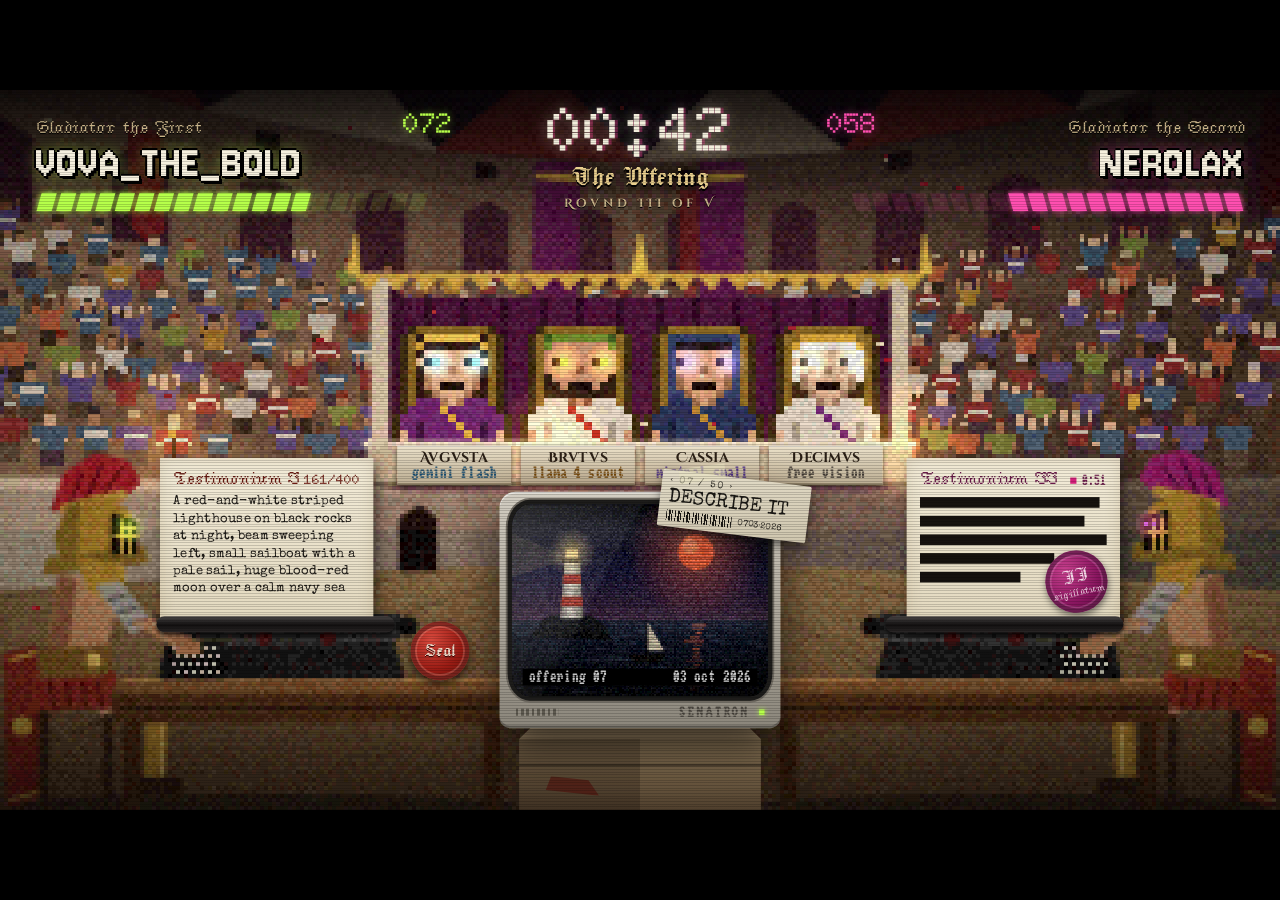
==== prompt-colosseum/design/battle.html @ 53e7cd87 "Add Prompt Colosseum design, specs and round templates - Design prototypes (lobby, battle, verdict) " ====
<!doctype html>
<html lang="en">
<head>
<meta charset="utf-8">
<meta name="viewport" content="width=device-width, initial-scale=1">
<title>The Offering</title>
<link href="https://fonts.googleapis.com/css2?family=Cinzel+Decorative:wght@700&amp;family=Doto:wght@700;900&amp;family=Jacquard+24&amp;family=Jacquarda+Bastarda+9&amp;family=Jersey+10&amp;family=Special+Elite&amp;family=Workbench&amp;display=swap" rel="stylesheet">
<style>
body{margin:0;background:#070506}
a{color:#F6D9C8}a:hover{color:#FFFFFF}
textarea::selection{background:#5A1A12;color:#F1EAD6}
@keyframes roll{0%{transform:translateY(-80px)}100%{transform:translateY(240px)}}
@keyframes blink{0%,55%{opacity:1}56%,100%{opacity:0.12}}
@keyframes hum{0%,100%{opacity:1}47%{opacity:0.86}50%{opacity:1}83%{opacity:0.93}}
.roll{animation:roll 5.5s linear infinite}
.blink{animation:blink 1.1s steps(1) infinite}
.hum{animation:hum 3.7s steps(4) infinite}
</style>
<style>
html,body{height:100%;overflow:hidden;background:#000}
#frame{position:absolute;left:50%;top:50%;width:1440px;height:810px;transform-origin:center center}
</style>
</head>
<body>
<div id="frame">
<div style="width: 1440px; height: 810px; position: relative; overflow: hidden; background: #070506; color: #EFE6D2; font-family: 'Jacquarda Bastarda 9', serif">

<canvas width="320" height="180" id="stage" aria-hidden="true" style="position: absolute; left: 0; top: 0; width: 1440px; height: 810px; image-rendering: pixelated; background: linear-gradient(180deg, #1a0f18 0%, #4a2a26 40%, #8a6a44 70%, #4a3424 100%)"></canvas>
<div aria-hidden="true" style="position: absolute; left: 0; top: 0; width: 100%; height: 170px; background: linear-gradient(180deg, rgba(6,3,4,0.82) 0%, rgba(6,3,4,0) 100%)"></div>
<div aria-hidden="true" style="position: absolute; left: 0; top: 650px; width: 100%; height: 160px; background: linear-gradient(180deg, rgba(6,3,4,0) 0%, rgba(6,3,4,0.45) 100%)"></div>

<div style="position: absolute; left: 40px; top: 18px; width: 470px; display: flex; flex-direction: column; gap: 4px">
<div style="display: flex; justify-content: space-between; align-items: baseline">
<span style="font-size: 20px; color: #C9B48A; text-shadow: 0 2px 0 #000">Gladiator the First</span>
<span style="font-family: 'Doto', monospace; font-weight: 900; font-size: 32px; color: #B6FF4A; text-shadow: 0 0 10px rgba(182,255,74,0.6)">072</span>
</div>
<div style="font-family: 'Jersey 10', sans-serif; font-size: 54px; line-height: 0.85; letter-spacing: 1px; color: #F6F0DE; text-shadow: 3px 3px 0 #000, -2px 0 0 #000, 2px 0 0 #000, 0 -2px 0 #000, 0 2px 0 #000, 0 0 18px rgba(182,255,74,0.55)">VOVA_THE_BOLD</div>
<div style="display: flex; gap: 5px; padding-left: 4px; margin-top: 6px">
<div style="width: 17px; height: 20px; transform: skewX(-16deg); background: #B6FF4A; box-shadow: 0 0 7px #B6FF4A"></div>
<div style="width: 17px; height: 20px; transform: skewX(-16deg); background: #B6FF4A; box-shadow: 0 0 7px #B6FF4A"></div>
<div style="width: 17px; height: 20px; transform: skewX(-16deg); background: #B6FF4A; box-shadow: 0 0 7px #B6FF4A"></div>
<div style="width: 17px; height: 20px; transform: skewX(-16deg); background: #B6FF4A; box-shadow: 0 0 7px #B6FF4A"></div>
<div style="width: 17px; height: 20px; transform: skewX(-16deg); background: #B6FF4A; box-shadow: 0 0 7px #B6FF4A"></div>
<div style="width: 17px; height: 20px; transform: skewX(-16deg); background: #B6FF4A; box-shadow: 0 0 7px #B6FF4A"></div>
<div style="width: 17px; height: 20px; transform: skewX(-16deg); background: #B6FF4A; box-shadow: 0 0 7px #B6FF4A"></div>
<div style="width: 17px; height: 20px; transform: skewX(-16deg); background: #B6FF4A; box-shadow: 0 0 7px #B6FF4A"></div>
<div style="width: 17px; height: 20px; transform: skewX(-16deg); background: #B6FF4A; box-shadow: 0 0 7px #B6FF4A"></div>
<div style="width: 17px; height: 20px; transform: skewX(-16deg); background: #B6FF4A; box-shadow: 0 0 7px #B6FF4A"></div>
<div style="width: 17px; height: 20px; transform: skewX(-16deg); background: #B6FF4A; box-shadow: 0 0 7px #B6FF4A"></div>
<div style="width: 17px; height: 20px; transform: skewX(-16deg); background: #B6FF4A; box-shadow: 0 0 7px #B6FF4A"></div>
<div style="width: 17px; height: 20px; transform: skewX(-16deg); background: #B6FF4A; box-shadow: 0 0 7px #B6FF4A"></div>
<div style="width: 17px; height: 20px; transform: skewX(-16deg); background: #B6FF4A; box-shadow: 0 0 7px #B6FF4A"></div>
<div style="width: 17px; height: 20px; transform: skewX(-16deg); background: rgba(182,255,74,0.13); box-shadow: none"></div>
<div style="width: 17px; height: 20px; transform: skewX(-16deg); background: rgba(182,255,74,0.13); box-shadow: none"></div>
<div style="width: 17px; height: 20px; transform: skewX(-16deg); background: rgba(182,255,74,0.13); box-shadow: none"></div>
<div style="width: 17px; height: 20px; transform: skewX(-16deg); background: rgba(182,255,74,0.13); box-shadow: none"></div>
<div style="width: 17px; height: 20px; transform: skewX(-16deg); background: rgba(182,255,74,0.13); box-shadow: none"></div>
<div style="width: 17px; height: 20px; transform: skewX(-16deg); background: rgba(182,255,74,0.13); box-shadow: none"></div>
</div>
</div>

<div style="position: absolute; right: 40px; top: 18px; width: 470px; display: flex; flex-direction: column; align-items: flex-end; gap: 4px">
<div style="width: 100%; display: flex; justify-content: space-between; align-items: baseline">
<span style="font-family: 'Doto', monospace; font-weight: 900; font-size: 32px; color: #FF4FB0; text-shadow: 0 0 10px rgba(255,79,176,0.6)">058</span>
<span style="font-size: 20px; color: #C9B48A; text-shadow: 0 2px 0 #000">Gladiator the Second</span>
</div>
<div style="font-family: 'Jersey 10', sans-serif; font-size: 54px; line-height: 0.85; letter-spacing: 1px; color: #F6F0DE; text-shadow: 3px 3px 0 #000, -2px 0 0 #000, 2px 0 0 #000, 0 -2px 0 #000, 0 2px 0 #000, 0 0 18px rgba(255,79,176,0.55)">NEROLAX</div>
<div style="display: flex; gap: 5px; padding-right: 4px; margin-top: 6px">
<div style="width: 17px; height: 20px; transform: skewX(16deg); background: rgba(255,79,176,0.13); box-shadow: none"></div>
<div style="width: 17px; height: 20px; transform: skewX(16deg); background: rgba(255,79,176,0.13); box-shadow: none"></div>
<div style="width: 17px; height: 20px; transform: skewX(16deg); background: rgba(255,79,176,0.13); box-shadow: none"></div>
<div style="width: 17px; height: 20px; transform: skewX(16deg); background: rgba(255,79,176,0.13); box-shadow: none"></div>
<div style="width: 17px; height: 20px; transform: skewX(16deg); background: rgba(255,79,176,0.13); box-shadow: none"></div>
<div style="width: 17px; height: 20px; transform: skewX(16deg); background: rgba(255,79,176,0.13); box-shadow: none"></div>
<div style="width: 17px; height: 20px; transform: skewX(16deg); background: rgba(255,79,176,0.13); box-shadow: none"></div>
<div style="width: 17px; height: 20px; transform: skewX(16deg); background: rgba(255,79,176,0.13); box-shadow: none"></div>
<div style="width: 17px; height: 20px; transform: skewX(16deg); background: #FF4FB0; box-shadow: 0 0 7px #FF4FB0"></div>
<div style="width: 17px; height: 20px; transform: skewX(16deg); background: #FF4FB0; box-shadow: 0 0 7px #FF4FB0"></div>
<div style="width: 17px; height: 20px; transform: skewX(16deg); background: #FF4FB0; box-shadow: 0 0 7px #FF4FB0"></div>
<div style="width: 17px; height: 20px; transform: skewX(16deg); background: #FF4FB0; box-shadow: 0 0 7px #FF4FB0"></div>
<div style="width: 17px; height: 20px; transform: skewX(16deg); background: #FF4FB0; box-shadow: 0 0 7px #FF4FB0"></div>
<div style="width: 17px; height: 20px; transform: skewX(16deg); background: #FF4FB0; box-shadow: 0 0 7px #FF4FB0"></div>
<div style="width: 17px; height: 20px; transform: skewX(16deg); background: #FF4FB0; box-shadow: 0 0 7px #FF4FB0"></div>
<div style="width: 17px; height: 20px; transform: skewX(16deg); background: #FF4FB0; box-shadow: 0 0 7px #FF4FB0"></div>
<div style="width: 17px; height: 20px; transform: skewX(16deg); background: #FF4FB0; box-shadow: 0 0 7px #FF4FB0"></div>
<div style="width: 17px; height: 20px; transform: skewX(16deg); background: #FF4FB0; box-shadow: 0 0 7px #FF4FB0"></div>
<div style="width: 17px; height: 20px; transform: skewX(16deg); background: #FF4FB0; box-shadow: 0 0 7px #FF4FB0"></div>
<div style="width: 17px; height: 20px; transform: skewX(16deg); background: #FF4FB0; box-shadow: 0 0 7px #FF4FB0"></div>
</div>
</div>

<div style="position: absolute; left: 570px; top: 10px; width: 300px; display: flex; flex-direction: column; align-items: center">
<div class="hum" style="font-family: 'Doto', monospace; font-weight: 900; font-size: 70px; line-height: 1; color: #F2EEDC; text-shadow: 0 0 14px rgba(242,238,220,0.45), 3px 0 0 rgba(255,40,140,0.35)">00:42</div>
<div style="font-family: 'Jacquard 24', serif; font-size: 34px; line-height: 1; color: #E9CF8E; text-shadow: 0 2px 0 #000, 0 0 12px rgba(0,0,0,0.9)">The Offering</div>
<div style="font-family: 'Cinzel Decorative', serif; font-weight: 700; font-size: 14px; letter-spacing: 4px; color: #C9B48A; margin-top: 4px; text-shadow: 0 1px 0 #000">Rovnd III of V</div>
</div>

<div style="position: absolute; left: 511px; top: 400px; transform: translateX(-50%); width: 128px; height: 44px; box-sizing: border-box; background: linear-gradient(180deg, #ECE2CB 0%, #BBAD92 100%); box-shadow: inset 0 1px 0 #FFFFFF, inset 0 -2px 0 #8F8268, 0 3px 6px rgba(0,0,0,0.6); display: flex; flex-direction: column; align-items: center; justify-content: center; gap: 1px">
<span style="font-family: 'Cinzel Decorative', serif; font-weight: 700; font-size: 16px; line-height: 1; color: #2A1F15">Avgvsta</span>
<span style="font-family: 'Workbench', monospace; font-size: 15px; line-height: 1; color: #154A6E">gemini flash</span>
</div>
<div style="position: absolute; left: 650px; top: 400px; transform: translateX(-50%); width: 128px; height: 44px; box-sizing: border-box; background: linear-gradient(180deg, #ECE2CB 0%, #BBAD92 100%); box-shadow: inset 0 1px 0 #FFFFFF, inset 0 -2px 0 #8F8268, 0 3px 6px rgba(0,0,0,0.6); display: flex; flex-direction: column; align-items: center; justify-content: center; gap: 1px">
<span style="font-family: 'Cinzel Decorative', serif; font-weight: 700; font-size: 16px; line-height: 1; color: #2A1F15">Brvtvs</span>
<span style="font-family: 'Workbench', monospace; font-size: 15px; line-height: 1; color: #6E4206">llama 4 scout</span>
</div>
<div style="position: absolute; left: 790px; top: 400px; transform: translateX(-50%); width: 128px; height: 44px; box-sizing: border-box; background: linear-gradient(180deg, #ECE2CB 0%, #BBAD92 100%); box-shadow: inset 0 1px 0 #FFFFFF, inset 0 -2px 0 #8F8268, 0 3px 6px rgba(0,0,0,0.6); display: flex; flex-direction: column; align-items: center; justify-content: center; gap: 1px">
<span style="font-family: 'Cinzel Decorative', serif; font-weight: 700; font-size: 16px; line-height: 1; color: #2A1F15">Cassia</span>
<span style="font-family: 'Workbench', monospace; font-size: 15px; line-height: 1; color: #4A2E8A">mistral small</span>
</div>
<div style="position: absolute; left: 929px; top: 400px; transform: translateX(-50%); width: 128px; height: 44px; box-sizing: border-box; background: linear-gradient(180deg, #ECE2CB 0%, #BBAD92 100%); box-shadow: inset 0 1px 0 #FFFFFF, inset 0 -2px 0 #8F8268, 0 3px 6px rgba(0,0,0,0.6); display: flex; flex-direction: column; align-items: center; justify-content: center; gap: 1px">
<span style="font-family: 'Cinzel Decorative', serif; font-weight: 700; font-size: 16px; line-height: 1; color: #2A1F15">Decimvs</span>
<span style="font-family: 'Workbench', monospace; font-size: 15px; line-height: 1; color: #3E3832">free vision</span>
</div>

<div aria-hidden="true" style="position: absolute; left: 584px; top: 714px; width: 272px; height: 96px">
<div style="position: absolute; left: 0; top: 0; width: 272px; height: 16px; background: #B79E78; clip-path: polygon(6% 0, 94% 0, 100% 100%, 0 100%)"></div>
<div style="position: absolute; left: 0; top: 16px; width: 136px; height: 80px; background: linear-gradient(180deg, #7E6A4E 0%, #3E3022 100%)"></div>
<div style="position: absolute; left: 136px; top: 16px; width: 136px; height: 80px; background: linear-gradient(180deg, #9A8462 0%, #4E3E2C 100%)"></div>
<div style="position: absolute; left: 0; top: 44px; width: 272px; height: 3px; background: rgba(0,0,0,0.35)"></div>
<div style="position: absolute; left: 30px; top: 58px; width: 60px; height: 22px; background: rgba(80,10,6,0.55); clip-path: polygon(10% 0, 80% 20%, 100% 100%, 0 70%)"></div>
</div>

<div style="position: absolute; left: 562px; top: 452px; width: 316px; box-sizing: border-box; padding: 14px 14px 0; border-radius: 18px 18px 12px 12px; background: linear-gradient(180deg, #D3CEC2 0%, #ABA599 55%, #8B867B 100%); box-shadow: inset 0 2px 0 rgba(255,255,255,0.55), inset 0 -3px 0 rgba(0,0,0,0.25), 0 24px 50px rgba(0,0,0,0.75), 0 0 70px rgba(255,180,120,0.14)">
<div style="position: relative; width: 288px; height: 216px; border-radius: 20px / 26px; overflow: hidden; background: #000; box-shadow: 0 0 0 5px #1d1c1a, 0 0 0 7px #6f6a61">
<canvas width="144" height="108" id="tv" role="img" aria-label="The offering: a striped lighthouse at night, a small sailboat, a low red moon over dark water" style="position: absolute; left: 0; top: 0; width: 288px; height: 216px; image-rendering: pixelated; background: #10131f"></canvas>
<div aria-hidden="true" style="position: absolute; left: 0; top: 0; width: 100%; height: 100%; background: repeating-linear-gradient(0deg, rgba(0,0,0,0.38) 0px, rgba(0,0,0,0.38) 1px, rgba(0,0,0,0) 1px, rgba(0,0,0,0) 3px)"></div>
<div class="roll" aria-hidden="true" style="position: absolute; left: 0; top: 0; width: 100%; height: 56px; background: linear-gradient(180deg, rgba(255,255,255,0) 0%, rgba(255,255,255,0.07) 50%, rgba(255,255,255,0) 100%)"></div>
<div aria-hidden="true" style="position: absolute; left: 0; top: 0; width: 100%; height: 100%; background: linear-gradient(118deg, rgba(255,255,255,0.18) 0%, rgba(255,255,255,0.05) 36%, rgba(255,255,255,0) 37%), radial-gradient(ellipse at 50% 50%, rgba(0,0,0,0) 55%, rgba(0,0,0,0.6) 100%)"></div>
<div style="position: absolute; left: 12px; right: 12px; bottom: 12px; display: flex; justify-content: space-between; padding: 2px 7px; background: #000; font-family: 'Workbench', monospace; font-size: 15px; color: #F2F2F2">
<span>offering 07</span><span>03 oct 2026</span>
</div>
</div>
<div style="height: 36px; display: flex; justify-content: space-between; align-items: center; padding: 0 4px">
<div aria-hidden="true" style="width: 48px; height: 8px; background: repeating-linear-gradient(90deg, #5d594f 0 3px, rgba(0,0,0,0) 3px 6px)"></div>
<div style="display: flex; align-items: center; gap: 10px">
<span style="font-family: 'Workbench', monospace; font-size: 14px; letter-spacing: 3px; color: #4a463f">SENATRON</span>
<span aria-hidden="true" style="width: 6px; height: 6px; background: #B6FF4A; box-shadow: 0 0 6px #B6FF4A"></span>
</div>
</div>
<div style="position: absolute; top: -16px; right: -32px; width: 150px; transform: rotate(7deg); padding: 6px 9px 7px; background: linear-gradient(170deg, #E3DCC8 0%, #CFC6AE 100%); border-radius: 2px; box-shadow: 2px 5px 12px rgba(0,0,0,0.55); color: #1b1915; display: flex; flex-direction: column; gap: 3px">
<div aria-hidden="true" style="position: absolute; top: -8px; left: 18px; width: 52px; height: 17px; transform: rotate(-14deg); background: rgba(236,230,196,0.55)"></div>
<span style="font-family: 'Special Elite', monospace; font-size: 11px; letter-spacing: 2px">‹ 07 / 50 ›</span>
<span style="font-family: 'Special Elite', monospace; font-size: 22px; line-height: 1">DESCRIBE IT</span>
<div style="display: flex; align-items: center; gap: 7px">
<div aria-hidden="true" style="width: 74px; height: 12px; background: repeating-linear-gradient(90deg, #1b1915 0 1px, rgba(0,0,0,0) 1px 3px, #1b1915 3px 5px, rgba(0,0,0,0) 5px 6px, #1b1915 6px 7px, rgba(0,0,0,0) 7px 10px)"></div>
<span style="font-family: 'Special Elite', monospace; font-size: 10px">0703·2026</span>
</div>
</div>
</div>

<section aria-label="Your testimony" style="position: absolute; left: 180px; top: 414px; width: 240px; height: 190px; box-sizing: border-box; padding: 10px 15px 18px; display: flex; flex-direction: column; gap: 4px; background: linear-gradient(180deg, #F3ECD8 0%, #E2D8BE 100%); box-shadow: inset 0 0 18px rgba(120,90,40,0.18), 4px 6px 14px rgba(0,0,0,0.55)">
<div style="display: flex; justify-content: space-between; align-items: baseline">
<label for="testimony" style="font-size: 19px; color: #6A1A12">Testimonium I</label>
<span style="font-family: 'Doto', monospace; font-weight: 900; font-size: 15px; color: #6A1A12">161/400</span>
</div>
<textarea id="testimony" style="flex: 1; resize: none; background: rgba(0,0,0,0); border: none; outline: none; padding: 0; font-family: 'Special Elite', monospace; font-size: 15px; line-height: 1.3; color: #1d1a16; caret-color: #6A1A12">A red-and-white striped lighthouse on black rocks at night, beam sweeping left, small sailboat with a pale sail, huge blood-red moon over a calm navy sea</textarea>
</section>
<div aria-hidden="true" style="position: absolute; left: 176px; top: 592px; width: 268px; height: 18px; border-radius: 9px; background: linear-gradient(180deg, #4a4646 0%, #121010 55%, #2a2626 100%); box-shadow: 0 3px 4px rgba(0,0,0,0.6)"></div>
<a href="verdict.html" style="position: absolute; left: 462px; top: 598px; width: 66px; height: 66px; border-radius: 50%; display: flex; align-items: center; justify-content: center; text-decoration: none; font-family: 'Jacquard 24', serif; font-size: 22px; color: #F6D9C8; background: radial-gradient(circle at 35% 30%, #D8483C 0%, #9A1C14 55%, #5A0E0A 100%); box-shadow: inset 0 0 0 5px rgba(90,14,10,0.6), inset 0 0 0 7px rgba(255,190,170,0.25), 0 5px 10px rgba(0,0,0,0.6); text-shadow: 0 1px 0 #3a0806">Seal</a>

<section aria-label="Opponent testimony, sealed" style="position: absolute; left: 1020px; top: 414px; width: 240px; height: 190px; box-sizing: border-box; padding: 10px 15px 18px; display: flex; flex-direction: column; gap: 9px; background: linear-gradient(180deg, #F3ECD8 0%, #E2D8BE 100%); box-shadow: inset 0 0 18px rgba(120,90,40,0.18), 4px 6px 14px rgba(0,0,0,0.55)">
<div style="display: flex; justify-content: space-between; align-items: baseline">
<span style="font-size: 19px; color: #6A1A4A">Testimonium II</span>
<span style="display: flex; align-items: center; gap: 6px; font-family: 'Workbench', monospace; font-size: 13px; color: #6A1A4A"><span class="blink" style="width: 7px; height: 7px; background: #D4207A"></span>0:51</span>
</div>
<div aria-hidden="true" style="height: 12px; width: 96%; background: #16120E"></div>
<div aria-hidden="true" style="height: 12px; width: 88%; background: #16120E"></div>
<div aria-hidden="true" style="height: 12px; width: 100%; background: #16120E"></div>
<div aria-hidden="true" style="height: 12px; width: 72%; background: #16120E"></div>
<div aria-hidden="true" style="height: 12px; width: 54%; background: #16120E"></div>
<div style="position: absolute; right: 14px; bottom: 16px; width: 70px; height: 70px; border-radius: 50%; transform: rotate(-12deg); display: flex; flex-direction: column; align-items: center; justify-content: center; background: radial-gradient(circle at 35% 30%, #C8408E 0%, #8A1660 55%, #4E0A36 100%); box-shadow: inset 0 0 0 5px rgba(78,10,54,0.6), inset 0 0 0 7px rgba(255,190,230,0.22), 0 4px 8px rgba(0,0,0,0.5)">
<span style="font-family: 'Jacquard 24', serif; font-size: 26px; line-height: 0.9; color: #F8D8EA">II</span>
<span style="font-size: 12px; line-height: 1; color: #F8D8EA">sigillatum</span>
</div>
</section>
<div aria-hidden="true" style="position: absolute; left: 996px; top: 592px; width: 268px; height: 18px; border-radius: 9px; background: linear-gradient(180deg, #4a4646 0%, #121010 55%, #2a2626 100%); box-shadow: 0 3px 4px rgba(0,0,0,0.6)"></div>

<div aria-hidden="true" style="position: absolute; left: 0; top: 0; width: 100%; height: 100%; pointer-events: none; opacity: 0.3; background: repeating-linear-gradient(0deg, rgba(0,0,0,0.55) 0px, rgba(0,0,0,0.55) 1px, rgba(0,0,0,0) 1px, rgba(0,0,0,0) 3px)"></div>
</div>
</div>
<script src="arena.js"></script>
<script>
(function () {
  var frame = document.getElementById('frame');
  function fit() {
    var s = Math.min(window.innerWidth / 1440, window.innerHeight / 810);
    frame.style.transform = 'translate(-50%, -50%) scale(' + s + ')';
  }
  window.addEventListener('resize', fit); fit();
  var opts = {"mode": "battle", "stations": true, "typing": "p1", "tvMode": "offering"};
  opts.tv = document.getElementById('tv');
  window.arena = ArenaEngine.create(document.getElementById('stage'), opts);
})();
</script>
</body>
</html>
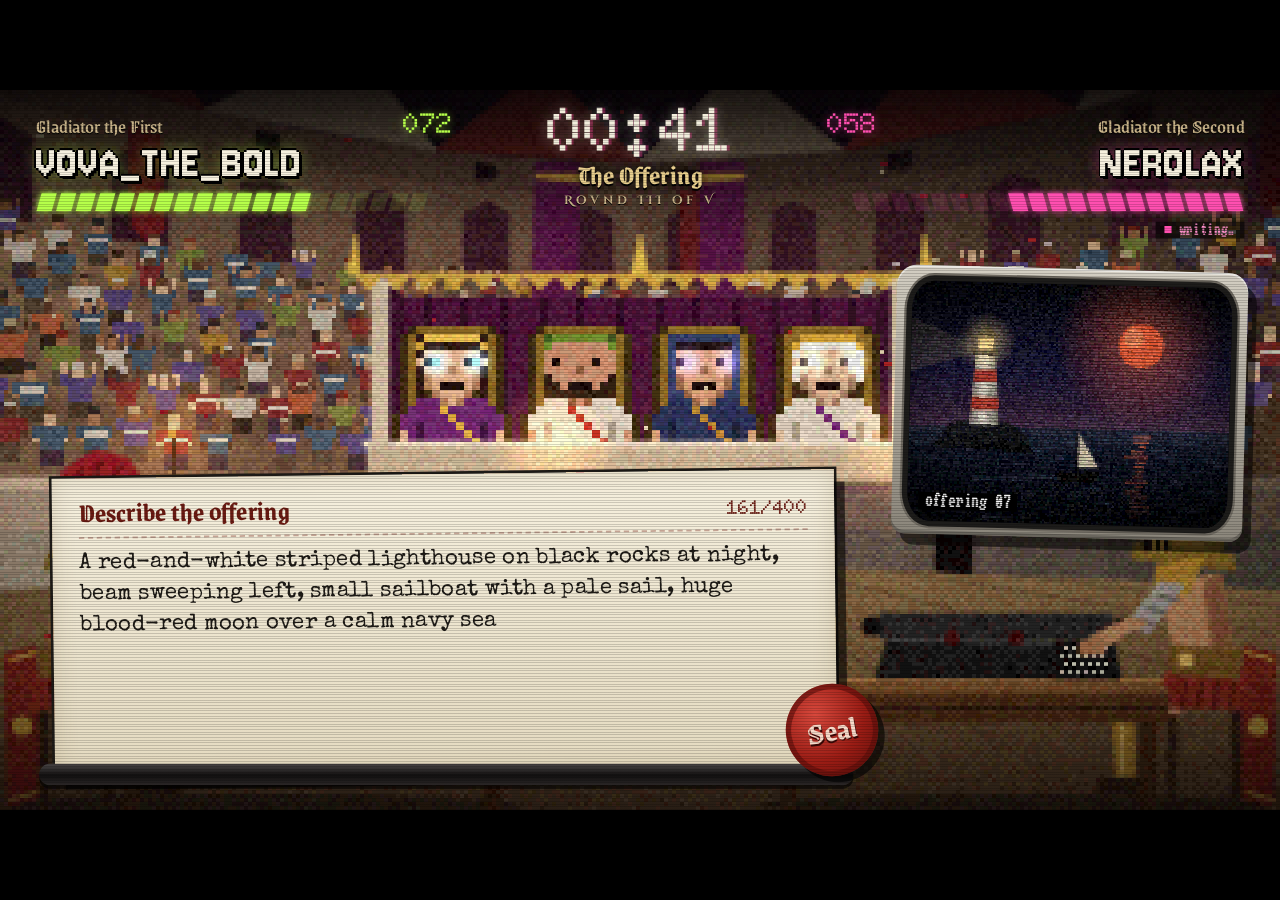
==== commit a4191210: "Make battle typing sheet bigger, calm the UI, add JoJo-style effects - Battle: one large typewriter " ====
--- a/prompt-colosseum/design/battle.html
+++ b/prompt-colosseum/design/battle.html
@@ -4,7 +4,7 @@
 <meta charset="utf-8">
 <meta name="viewport" content="width=device-width, initial-scale=1">
 <title>The Offering</title>
-<link href="https://fonts.googleapis.com/css2?family=Cinzel+Decorative:wght@700&amp;family=Doto:wght@700;900&amp;family=Jacquard+24&amp;family=Jacquarda+Bastarda+9&amp;family=Jersey+10&amp;family=Special+Elite&amp;family=Workbench&amp;display=swap" rel="stylesheet">
+<link href="https://fonts.googleapis.com/css2?family=Cinzel+Decorative:wght@700&amp;family=Dela+Gothic+One&amp;family=Doto:wght@700;900&amp;family=Jacquard+24&amp;family=Grenze+Gotisch:wght@500;700&amp;family=Jersey+10&amp;family=Special+Elite&amp;family=Workbench&amp;display=swap" rel="stylesheet">
 <style>
 body{margin:0;background:#070506}
 a{color:#F6D9C8}a:hover{color:#FFFFFF}
@@ -23,7 +23,7 @@
 </head>
 <body>
 <div id="frame">
-<div style="width: 1440px; height: 810px; position: relative; overflow: hidden; background: #070506; color: #EFE6D2; font-family: 'Jacquarda Bastarda 9', serif">
+<div style="width: 1440px; height: 810px; position: relative; overflow: hidden; background: #070506; color: #EFE6D2; font-family: 'Grenze Gotisch', serif">
 
 <canvas width="320" height="180" id="stage" aria-hidden="true" style="position: absolute; left: 0; top: 0; width: 1440px; height: 810px; image-rendering: pixelated; background: linear-gradient(180deg, #1a0f18 0%, #4a2a26 40%, #8a6a44 70%, #4a3424 100%)"></canvas>
 <div aria-hidden="true" style="position: absolute; left: 0; top: 0; width: 100%; height: 170px; background: linear-gradient(180deg, rgba(6,3,4,0.82) 0%, rgba(6,3,4,0) 100%)"></div>
@@ -31,7 +31,7 @@
 
 <div style="position: absolute; left: 40px; top: 18px; width: 470px; display: flex; flex-direction: column; gap: 4px">
 <div style="display: flex; justify-content: space-between; align-items: baseline">
-<span style="font-size: 20px; color: #C9B48A; text-shadow: 0 2px 0 #000">Gladiator the First</span>
+<span style="font-size: 22px; font-weight: 500; color: #C9B48A; text-shadow: 0 2px 0 #000">Gladiator the First</span>
 <span style="font-family: 'Doto', monospace; font-weight: 900; font-size: 32px; color: #B6FF4A; text-shadow: 0 0 10px rgba(182,255,74,0.6)">072</span>
 </div>
 <div style="font-family: 'Jersey 10', sans-serif; font-size: 54px; line-height: 0.85; letter-spacing: 1px; color: #F6F0DE; text-shadow: 3px 3px 0 #000, -2px 0 0 #000, 2px 0 0 #000, 0 -2px 0 #000, 0 2px 0 #000, 0 0 18px rgba(182,255,74,0.55)">VOVA_THE_BOLD</div>
@@ -62,7 +62,7 @@
 <div style="position: absolute; right: 40px; top: 18px; width: 470px; display: flex; flex-direction: column; align-items: flex-end; gap: 4px">
 <div style="width: 100%; display: flex; justify-content: space-between; align-items: baseline">
 <span style="font-family: 'Doto', monospace; font-weight: 900; font-size: 32px; color: #FF4FB0; text-shadow: 0 0 10px rgba(255,79,176,0.6)">058</span>
-<span style="font-size: 20px; color: #C9B48A; text-shadow: 0 2px 0 #000">Gladiator the Second</span>
+<span style="font-size: 22px; font-weight: 500; color: #C9B48A; text-shadow: 0 2px 0 #000">Gladiator the Second</span>
 </div>
 <div style="font-family: 'Jersey 10', sans-serif; font-size: 54px; line-height: 0.85; letter-spacing: 1px; color: #F6F0DE; text-shadow: 3px 3px 0 #000, -2px 0 0 #000, 2px 0 0 #000, 0 -2px 0 #000, 0 2px 0 #000, 0 0 18px rgba(255,79,176,0.55)">NEROLAX</div>
 <div style="display: flex; gap: 5px; padding-right: 4px; margin-top: 6px">
@@ -87,98 +87,38 @@
 <div style="width: 17px; height: 20px; transform: skewX(16deg); background: #FF4FB0; box-shadow: 0 0 7px #FF4FB0"></div>
 <div style="width: 17px; height: 20px; transform: skewX(16deg); background: #FF4FB0; box-shadow: 0 0 7px #FF4FB0"></div>
 </div>
+<div style="display: flex; align-items: center; gap: 8px; margin-top: 8px; padding: 2px 10px; background: rgba(0,0,0,0.6); font-family: 'Workbench', monospace; font-size: 15px; color: #FF8FCB"><span class="blink" style="width: 8px; height: 8px; background: #FF4FB0"></span>writing…</div>
 </div>
 
 <div style="position: absolute; left: 570px; top: 10px; width: 300px; display: flex; flex-direction: column; align-items: center">
-<div class="hum" style="font-family: 'Doto', monospace; font-weight: 900; font-size: 70px; line-height: 1; color: #F2EEDC; text-shadow: 0 0 14px rgba(242,238,220,0.45), 3px 0 0 rgba(255,40,140,0.35)">00:42</div>
-<div style="font-family: 'Jacquard 24', serif; font-size: 34px; line-height: 1; color: #E9CF8E; text-shadow: 0 2px 0 #000, 0 0 12px rgba(0,0,0,0.9)">The Offering</div>
+<div id="timer" class="hum" style="font-family: 'Doto', monospace; font-weight: 900; font-size: 70px; line-height: 1; color: #F2EEDC; text-shadow: 0 0 14px rgba(242,238,220,0.45), 3px 0 0 rgba(255,40,140,0.35)">00:42</div>
+<div style="font-weight: 700; font-size: 30px; line-height: 1; color: #E9CF8E; text-shadow: 0 2px 0 #000, 0 0 12px rgba(0,0,0,0.9)">The Offering</div>
 <div style="font-family: 'Cinzel Decorative', serif; font-weight: 700; font-size: 14px; letter-spacing: 4px; color: #C9B48A; margin-top: 4px; text-shadow: 0 1px 0 #000">Rovnd III of V</div>
 </div>
 
-<div style="position: absolute; left: 511px; top: 400px; transform: translateX(-50%); width: 128px; height: 44px; box-sizing: border-box; background: linear-gradient(180deg, #ECE2CB 0%, #BBAD92 100%); box-shadow: inset 0 1px 0 #FFFFFF, inset 0 -2px 0 #8F8268, 0 3px 6px rgba(0,0,0,0.6); display: flex; flex-direction: column; align-items: center; justify-content: center; gap: 1px">
-<span style="font-family: 'Cinzel Decorative', serif; font-weight: 700; font-size: 16px; line-height: 1; color: #2A1F15">Avgvsta</span>
-<span style="font-family: 'Workbench', monospace; font-size: 15px; line-height: 1; color: #154A6E">gemini flash</span>
-</div>
-<div style="position: absolute; left: 650px; top: 400px; transform: translateX(-50%); width: 128px; height: 44px; box-sizing: border-box; background: linear-gradient(180deg, #ECE2CB 0%, #BBAD92 100%); box-shadow: inset 0 1px 0 #FFFFFF, inset 0 -2px 0 #8F8268, 0 3px 6px rgba(0,0,0,0.6); display: flex; flex-direction: column; align-items: center; justify-content: center; gap: 1px">
-<span style="font-family: 'Cinzel Decorative', serif; font-weight: 700; font-size: 16px; line-height: 1; color: #2A1F15">Brvtvs</span>
-<span style="font-family: 'Workbench', monospace; font-size: 15px; line-height: 1; color: #6E4206">llama 4 scout</span>
-</div>
-<div style="position: absolute; left: 790px; top: 400px; transform: translateX(-50%); width: 128px; height: 44px; box-sizing: border-box; background: linear-gradient(180deg, #ECE2CB 0%, #BBAD92 100%); box-shadow: inset 0 1px 0 #FFFFFF, inset 0 -2px 0 #8F8268, 0 3px 6px rgba(0,0,0,0.6); display: flex; flex-direction: column; align-items: center; justify-content: center; gap: 1px">
-<span style="font-family: 'Cinzel Decorative', serif; font-weight: 700; font-size: 16px; line-height: 1; color: #2A1F15">Cassia</span>
-<span style="font-family: 'Workbench', monospace; font-size: 15px; line-height: 1; color: #4A2E8A">mistral small</span>
-</div>
-<div style="position: absolute; left: 929px; top: 400px; transform: translateX(-50%); width: 128px; height: 44px; box-sizing: border-box; background: linear-gradient(180deg, #ECE2CB 0%, #BBAD92 100%); box-shadow: inset 0 1px 0 #FFFFFF, inset 0 -2px 0 #8F8268, 0 3px 6px rgba(0,0,0,0.6); display: flex; flex-direction: column; align-items: center; justify-content: center; gap: 1px">
-<span style="font-family: 'Cinzel Decorative', serif; font-weight: 700; font-size: 16px; line-height: 1; color: #2A1F15">Decimvs</span>
-<span style="font-family: 'Workbench', monospace; font-size: 15px; line-height: 1; color: #3E3832">free vision</span>
-</div>
-
-<div aria-hidden="true" style="position: absolute; left: 584px; top: 714px; width: 272px; height: 96px">
-<div style="position: absolute; left: 0; top: 0; width: 272px; height: 16px; background: #B79E78; clip-path: polygon(6% 0, 94% 0, 100% 100%, 0 100%)"></div>
-<div style="position: absolute; left: 0; top: 16px; width: 136px; height: 80px; background: linear-gradient(180deg, #7E6A4E 0%, #3E3022 100%)"></div>
-<div style="position: absolute; left: 136px; top: 16px; width: 136px; height: 80px; background: linear-gradient(180deg, #9A8462 0%, #4E3E2C 100%)"></div>
-<div style="position: absolute; left: 0; top: 44px; width: 272px; height: 3px; background: rgba(0,0,0,0.35)"></div>
-<div style="position: absolute; left: 30px; top: 58px; width: 60px; height: 22px; background: rgba(80,10,6,0.55); clip-path: polygon(10% 0, 80% 20%, 100% 100%, 0 70%)"></div>
-</div>
-
-<div style="position: absolute; left: 562px; top: 452px; width: 316px; box-sizing: border-box; padding: 14px 14px 0; border-radius: 18px 18px 12px 12px; background: linear-gradient(180deg, #D3CEC2 0%, #ABA599 55%, #8B867B 100%); box-shadow: inset 0 2px 0 rgba(255,255,255,0.55), inset 0 -3px 0 rgba(0,0,0,0.25), 0 24px 50px rgba(0,0,0,0.75), 0 0 70px rgba(255,180,120,0.14)">
+<div style="position: absolute; left: 1010px; top: 196px; width: 316px; transform: scale(1.25) rotate(1.5deg); transform-origin: top left; box-sizing: border-box; padding: 14px 14px 12px; border-radius: 18px 18px 12px 12px; background: linear-gradient(180deg, #D3CEC2 0%, #ABA599 55%, #8B867B 100%); box-shadow: inset 0 2px 0 rgba(255,255,255,0.55), inset 0 -3px 0 rgba(0,0,0,0.25), 8px 10px 0 rgba(0,0,0,0.55)">
 <div style="position: relative; width: 288px; height: 216px; border-radius: 20px / 26px; overflow: hidden; background: #000; box-shadow: 0 0 0 5px #1d1c1a, 0 0 0 7px #6f6a61">
 <canvas width="144" height="108" id="tv" role="img" aria-label="The offering: a striped lighthouse at night, a small sailboat, a low red moon over dark water" style="position: absolute; left: 0; top: 0; width: 288px; height: 216px; image-rendering: pixelated; background: #10131f"></canvas>
-<div aria-hidden="true" style="position: absolute; left: 0; top: 0; width: 100%; height: 100%; background: repeating-linear-gradient(0deg, rgba(0,0,0,0.38) 0px, rgba(0,0,0,0.38) 1px, rgba(0,0,0,0) 1px, rgba(0,0,0,0) 3px)"></div>
-<div class="roll" aria-hidden="true" style="position: absolute; left: 0; top: 0; width: 100%; height: 56px; background: linear-gradient(180deg, rgba(255,255,255,0) 0%, rgba(255,255,255,0.07) 50%, rgba(255,255,255,0) 100%)"></div>
-<div aria-hidden="true" style="position: absolute; left: 0; top: 0; width: 100%; height: 100%; background: linear-gradient(118deg, rgba(255,255,255,0.18) 0%, rgba(255,255,255,0.05) 36%, rgba(255,255,255,0) 37%), radial-gradient(ellipse at 50% 50%, rgba(0,0,0,0) 55%, rgba(0,0,0,0.6) 100%)"></div>
-<div style="position: absolute; left: 12px; right: 12px; bottom: 12px; display: flex; justify-content: space-between; padding: 2px 7px; background: #000; font-family: 'Workbench', monospace; font-size: 15px; color: #F2F2F2">
-<span>offering 07</span><span>03 oct 2026</span>
-</div>
-</div>
-<div style="height: 36px; display: flex; justify-content: space-between; align-items: center; padding: 0 4px">
-<div aria-hidden="true" style="width: 48px; height: 8px; background: repeating-linear-gradient(90deg, #5d594f 0 3px, rgba(0,0,0,0) 3px 6px)"></div>
-<div style="display: flex; align-items: center; gap: 10px">
-<span style="font-family: 'Workbench', monospace; font-size: 14px; letter-spacing: 3px; color: #4a463f">SENATRON</span>
-<span aria-hidden="true" style="width: 6px; height: 6px; background: #B6FF4A; box-shadow: 0 0 6px #B6FF4A"></span>
-</div>
-</div>
-<div style="position: absolute; top: -16px; right: -32px; width: 150px; transform: rotate(7deg); padding: 6px 9px 7px; background: linear-gradient(170deg, #E3DCC8 0%, #CFC6AE 100%); border-radius: 2px; box-shadow: 2px 5px 12px rgba(0,0,0,0.55); color: #1b1915; display: flex; flex-direction: column; gap: 3px">
-<div aria-hidden="true" style="position: absolute; top: -8px; left: 18px; width: 52px; height: 17px; transform: rotate(-14deg); background: rgba(236,230,196,0.55)"></div>
-<span style="font-family: 'Special Elite', monospace; font-size: 11px; letter-spacing: 2px">‹ 07 / 50 ›</span>
-<span style="font-family: 'Special Elite', monospace; font-size: 22px; line-height: 1">DESCRIBE IT</span>
-<div style="display: flex; align-items: center; gap: 7px">
-<div aria-hidden="true" style="width: 74px; height: 12px; background: repeating-linear-gradient(90deg, #1b1915 0 1px, rgba(0,0,0,0) 1px 3px, #1b1915 3px 5px, rgba(0,0,0,0) 5px 6px, #1b1915 6px 7px, rgba(0,0,0,0) 7px 10px)"></div>
-<span style="font-family: 'Special Elite', monospace; font-size: 10px">0703·2026</span>
-</div>
+<div aria-hidden="true" style="position: absolute; left: 0; top: 0; width: 100%; height: 100%; background: repeating-linear-gradient(0deg, rgba(0,0,0,0.38) 0px, rgba(0,0,0,0.38) 1px, rgba(0,0,0,0) 1px, rgba(0,0,0,0) 3px), radial-gradient(ellipse at 50% 50%, rgba(0,0,0,0) 55%, rgba(0,0,0,0.6) 100%)"></div>
+<div style="position: absolute; left: 10px; bottom: 10px; padding: 1px 6px; background: #000; font-family: 'Workbench', monospace; font-size: 14px; color: #F2F2F2">offering 07</div>
 </div>
 </div>
 
-<section aria-label="Your testimony" style="position: absolute; left: 180px; top: 414px; width: 240px; height: 190px; box-sizing: border-box; padding: 10px 15px 18px; display: flex; flex-direction: column; gap: 4px; background: linear-gradient(180deg, #F3ECD8 0%, #E2D8BE 100%); box-shadow: inset 0 0 18px rgba(120,90,40,0.18), 4px 6px 14px rgba(0,0,0,0.55)">
-<div style="display: flex; justify-content: space-between; align-items: baseline">
-<label for="testimony" style="font-size: 19px; color: #6A1A12">Testimonium I</label>
-<span style="font-family: 'Doto', monospace; font-weight: 900; font-size: 15px; color: #6A1A12">161/400</span>
+<section aria-label="Your testimony" style="position: absolute; left: 60px; top: 432px; width: 880px; height: 336px; box-sizing: border-box; padding: 16px 30px 34px; display: flex; flex-direction: column; gap: 10px; transform: rotate(-0.7deg); background: linear-gradient(180deg, #F6F0DE 0%, #E4DAC0 100%); box-shadow: inset 0 0 26px rgba(120,90,40,0.2), 12px 14px 0 rgba(0,0,0,0.6), 0 0 0 3px #1d1a16">
+<div style="display: flex; justify-content: space-between; align-items: baseline; border-bottom: 2px dashed rgba(106,26,18,0.35); padding-bottom: 6px">
+<label for="testimony" style="font-weight: 700; font-size: 30px; color: #6A1A12">Describe the offering</label>
+<span id="count" style="font-family: 'Doto', monospace; font-weight: 900; font-size: 22px; color: #6A1A12">161/400</span>
 </div>
-<textarea id="testimony" style="flex: 1; resize: none; background: rgba(0,0,0,0); border: none; outline: none; padding: 0; font-family: 'Special Elite', monospace; font-size: 15px; line-height: 1.3; color: #1d1a16; caret-color: #6A1A12">A red-and-white striped lighthouse on black rocks at night, beam sweeping left, small sailboat with a pale sail, huge blood-red moon over a calm navy sea</textarea>
+<textarea id="testimony" maxlength="400" spellcheck="false" style="flex: 1; resize: none; background: rgba(0,0,0,0); border: none; outline: none; padding: 0; font-family: 'Special Elite', monospace; font-size: 25px; line-height: 1.4; color: #1d1a16; caret-color: #D4202A">A red-and-white striped lighthouse on black rocks at night, beam sweeping left, small sailboat with a pale sail, huge blood-red moon over a calm navy sea</textarea>
 </section>
-<div aria-hidden="true" style="position: absolute; left: 176px; top: 592px; width: 268px; height: 18px; border-radius: 9px; background: linear-gradient(180deg, #4a4646 0%, #121010 55%, #2a2626 100%); box-shadow: 0 3px 4px rgba(0,0,0,0.6)"></div>
-<a href="verdict.html" style="position: absolute; left: 462px; top: 598px; width: 66px; height: 66px; border-radius: 50%; display: flex; align-items: center; justify-content: center; text-decoration: none; font-family: 'Jacquard 24', serif; font-size: 22px; color: #F6D9C8; background: radial-gradient(circle at 35% 30%, #D8483C 0%, #9A1C14 55%, #5A0E0A 100%); box-shadow: inset 0 0 0 5px rgba(90,14,10,0.6), inset 0 0 0 7px rgba(255,190,170,0.25), 0 5px 10px rgba(0,0,0,0.6); text-shadow: 0 1px 0 #3a0806">Seal</a>
-
-<section aria-label="Opponent testimony, sealed" style="position: absolute; left: 1020px; top: 414px; width: 240px; height: 190px; box-sizing: border-box; padding: 10px 15px 18px; display: flex; flex-direction: column; gap: 9px; background: linear-gradient(180deg, #F3ECD8 0%, #E2D8BE 100%); box-shadow: inset 0 0 18px rgba(120,90,40,0.18), 4px 6px 14px rgba(0,0,0,0.55)">
-<div style="display: flex; justify-content: space-between; align-items: baseline">
-<span style="font-size: 19px; color: #6A1A4A">Testimonium II</span>
-<span style="display: flex; align-items: center; gap: 6px; font-family: 'Workbench', monospace; font-size: 13px; color: #6A1A4A"><span class="blink" style="width: 7px; height: 7px; background: #D4207A"></span>0:51</span>
-</div>
-<div aria-hidden="true" style="height: 12px; width: 96%; background: #16120E"></div>
-<div aria-hidden="true" style="height: 12px; width: 88%; background: #16120E"></div>
-<div aria-hidden="true" style="height: 12px; width: 100%; background: #16120E"></div>
-<div aria-hidden="true" style="height: 12px; width: 72%; background: #16120E"></div>
-<div aria-hidden="true" style="height: 12px; width: 54%; background: #16120E"></div>
-<div style="position: absolute; right: 14px; bottom: 16px; width: 70px; height: 70px; border-radius: 50%; transform: rotate(-12deg); display: flex; flex-direction: column; align-items: center; justify-content: center; background: radial-gradient(circle at 35% 30%, #C8408E 0%, #8A1660 55%, #4E0A36 100%); box-shadow: inset 0 0 0 5px rgba(78,10,54,0.6), inset 0 0 0 7px rgba(255,190,230,0.22), 0 4px 8px rgba(0,0,0,0.5)">
-<span style="font-family: 'Jacquard 24', serif; font-size: 26px; line-height: 0.9; color: #F8D8EA">II</span>
-<span style="font-size: 12px; line-height: 1; color: #F8D8EA">sigillatum</span>
-</div>
-</section>
-<div aria-hidden="true" style="position: absolute; left: 996px; top: 592px; width: 268px; height: 18px; border-radius: 9px; background: linear-gradient(180deg, #4a4646 0%, #121010 55%, #2a2626 100%); box-shadow: 0 3px 4px rgba(0,0,0,0.6)"></div>
+<div aria-hidden="true" style="position: absolute; left: 44px; top: 758px; width: 916px; height: 24px; border-radius: 12px; background: linear-gradient(180deg, #4a4646 0%, #121010 55%, #2a2626 100%); box-shadow: 0 4px 0 rgba(0,0,0,0.6)"></div>
+<a id="seal" href="verdict.html" style="position: absolute; left: 884px; top: 668px; width: 104px; height: 104px; border-radius: 50%; transform: rotate(-10deg); display: flex; align-items: center; justify-content: center; text-decoration: none; font-family: 'Grenze Gotisch', serif; font-weight: 700; font-size: 34px; color: #F6D9C8; background: radial-gradient(circle at 35% 30%, #D8483C 0%, #9A1C14 55%, #5A0E0A 100%); box-shadow: inset 0 0 0 6px rgba(90,14,10,0.6), 6px 8px 0 rgba(0,0,0,0.6); text-shadow: 0 2px 0 #3a0806">Seal</a>
 
 <div aria-hidden="true" style="position: absolute; left: 0; top: 0; width: 100%; height: 100%; pointer-events: none; opacity: 0.3; background: repeating-linear-gradient(0deg, rgba(0,0,0,0.55) 0px, rgba(0,0,0,0.55) 1px, rgba(0,0,0,0) 1px, rgba(0,0,0,0) 3px)"></div>
 </div>
 </div>
 <script src="arena.js"></script>
+<script src="fx.js"></script>
 <script>
 (function () {
   var frame = document.getElementById('frame');
@@ -192,5 +132,39 @@
   window.arena = ArenaEngine.create(document.getElementById('stage'), opts);
 })();
 </script>
+<script>
+(function () {
+  FX.init();
+  // menace around both gladiators
+  FX.menace({ x: 1230, y: 560, w: 170, h: 170, color: '#FF4FB0', every: 420 });
+  FX.menace({ x: 30, y: 180, w: 320, h: 200, color: '#B6FF4A', every: 520, min: 40, max: 64 });
+
+  // fake countdown (prototype only — the server owns the real timer)
+  var timer = document.getElementById('timer'), t = 42;
+  setInterval(function () {
+    t = t <= 0 ? 42 : t - 1;
+    timer.textContent = '00:' + (t < 10 ? '0' : '') + t;
+    timer.classList.toggle('fx-hot', t <= 10);
+    if (t === 10) { FX.lines(900, { color: 'rgba(176,76,255,0.85)' }); FX.slam('ゴゴゴ', { sub: '10 SECONDS', color: '#B04CFF', size: 150 }); }
+    if (t > 0 && t <= 5) FX.shake(160, 4);
+  }, 1000);
+
+  // typing: character count + a sound effect every few keystrokes
+  var ta = document.getElementById('testimony'), count = document.getElementById('count'), keys = 0;
+  var words = ['オラ', 'ドド', 'ドドド', 'ゴ', 'オラオラ'];
+  ta.addEventListener('input', function () {
+    count.textContent = ta.value.length + '/400';
+    if (++keys >= 14) {
+      keys = 0;
+      FX.pop(words[Math.floor(Math.random() * words.length)], 120 + Math.random() * 640, 350 + Math.random() * 50, { size: 46 + Math.random() * 24 });
+    }
+  });
+
+  FX.beforeNav(document.getElementById('seal'), function () {
+    FX.invert(3); FX.lines(1000, { color: 'rgba(255,70,40,0.9)' }); FX.shake(500, 12);
+    FX.slam('ドン!', { sub: 'SEALED', color: '#FF3B30', size: 230, hold: 1000 });
+  }, 1000);
+})();
+</script>
 </body>
 </html>
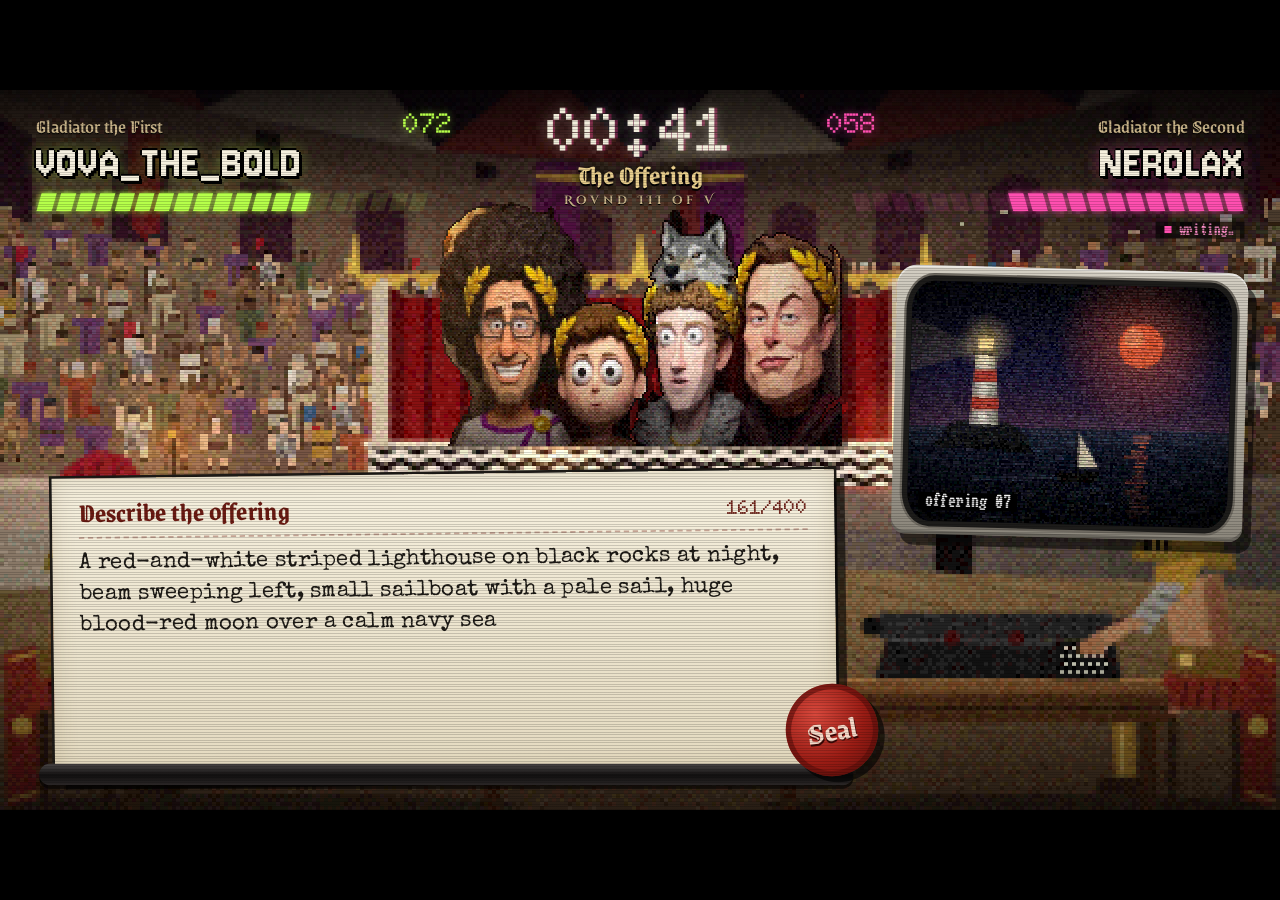
==== commit 850e46e1: "Add caricature emperors, Red Room lodge and period crowd - Emperors: Amodei, Altman, Zuckerberg and " ====
--- a/prompt-colosseum/design/battle.html
+++ b/prompt-colosseum/design/battle.html
@@ -117,6 +117,7 @@
 <div aria-hidden="true" style="position: absolute; left: 0; top: 0; width: 100%; height: 100%; pointer-events: none; opacity: 0.3; background: repeating-linear-gradient(0deg, rgba(0,0,0,0.55) 0px, rgba(0,0,0,0.55) 1px, rgba(0,0,0,0) 1px, rgba(0,0,0,0) 3px)"></div>
 </div>
 </div>
+<script src="emperors.js"></script>
 <script src="arena.js"></script>
 <script src="fx.js"></script>
 <script>
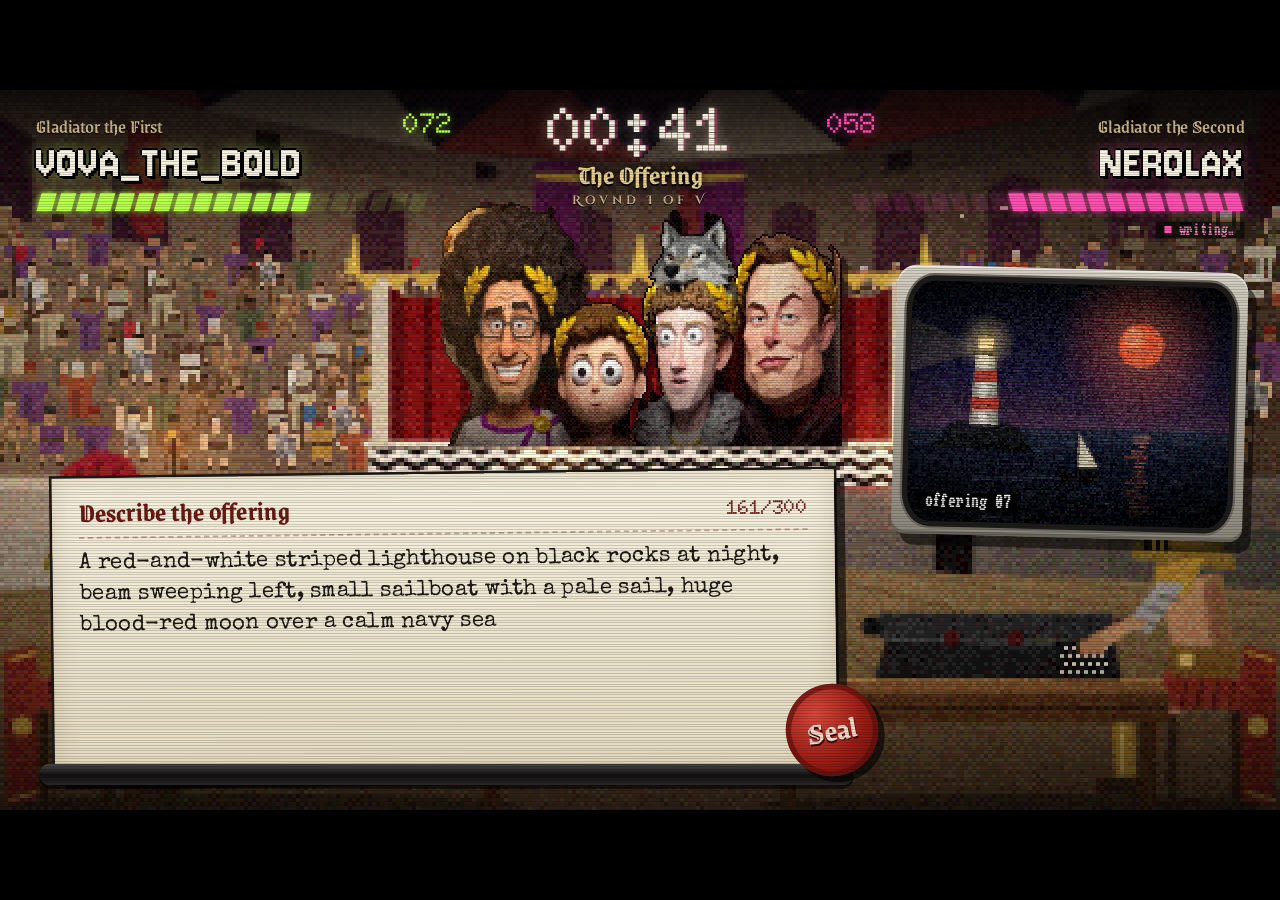
==== commit 5c05dd7c: "Resolve review inconsistencies: damage cap, round 5, lobby, forfeits, events, wildcards - Damage: on" ====
--- a/prompt-colosseum/design/battle.html
+++ b/prompt-colosseum/design/battle.html
@@ -93,7 +93,7 @@
 <div style="position: absolute; left: 570px; top: 10px; width: 300px; display: flex; flex-direction: column; align-items: center">
 <div id="timer" class="hum" style="font-family: 'Doto', monospace; font-weight: 900; font-size: 70px; line-height: 1; color: #F2EEDC; text-shadow: 0 0 14px rgba(242,238,220,0.45), 3px 0 0 rgba(255,40,140,0.35)">00:42</div>
 <div style="font-weight: 700; font-size: 30px; line-height: 1; color: #E9CF8E; text-shadow: 0 2px 0 #000, 0 0 12px rgba(0,0,0,0.9)">The Offering</div>
-<div style="font-family: 'Cinzel Decorative', serif; font-weight: 700; font-size: 14px; letter-spacing: 4px; color: #C9B48A; margin-top: 4px; text-shadow: 0 1px 0 #000">Rovnd III of V</div>
+<div style="font-family: 'Cinzel Decorative', serif; font-weight: 700; font-size: 14px; letter-spacing: 4px; color: #C9B48A; margin-top: 4px; text-shadow: 0 1px 0 #000">Rovnd I of V</div>
 </div>
 
 <div style="position: absolute; left: 1010px; top: 196px; width: 316px; transform: scale(1.25) rotate(1.5deg); transform-origin: top left; box-sizing: border-box; padding: 14px 14px 12px; border-radius: 18px 18px 12px 12px; background: linear-gradient(180deg, #D3CEC2 0%, #ABA599 55%, #8B867B 100%); box-shadow: inset 0 2px 0 rgba(255,255,255,0.55), inset 0 -3px 0 rgba(0,0,0,0.25), 8px 10px 0 rgba(0,0,0,0.55)">
@@ -107,7 +107,7 @@
 <section aria-label="Your testimony" style="position: absolute; left: 60px; top: 432px; width: 880px; height: 336px; box-sizing: border-box; padding: 16px 30px 34px; display: flex; flex-direction: column; gap: 10px; transform: rotate(-0.7deg); background: linear-gradient(180deg, #F6F0DE 0%, #E4DAC0 100%); box-shadow: inset 0 0 26px rgba(120,90,40,0.2), 12px 14px 0 rgba(0,0,0,0.6), 0 0 0 3px #1d1a16">
 <div style="display: flex; justify-content: space-between; align-items: baseline; border-bottom: 2px dashed rgba(106,26,18,0.35); padding-bottom: 6px">
 <label for="testimony" style="font-weight: 700; font-size: 30px; color: #6A1A12">Describe the offering</label>
-<span id="count" style="font-family: 'Doto', monospace; font-weight: 900; font-size: 22px; color: #6A1A12">161/400</span>
+<span id="count" style="font-family: 'Doto', monospace; font-weight: 900; font-size: 22px; color: #6A1A12">161/300</span>
 </div>
 <textarea id="testimony" maxlength="400" spellcheck="false" style="flex: 1; resize: none; background: rgba(0,0,0,0); border: none; outline: none; padding: 0; font-family: 'Special Elite', monospace; font-size: 25px; line-height: 1.4; color: #1d1a16; caret-color: #D4202A">A red-and-white striped lighthouse on black rocks at night, beam sweeping left, small sailboat with a pale sail, huge blood-red moon over a calm navy sea</textarea>
 </section>
@@ -154,7 +154,7 @@
   var ta = document.getElementById('testimony'), count = document.getElementById('count'), keys = 0;
   var words = ['オラ', 'ドド', 'ドドド', 'ゴ', 'オラオラ'];
   ta.addEventListener('input', function () {
-    count.textContent = ta.value.length + '/400';
+    count.textContent = ta.value.length + '/300';
     if (++keys >= 14) {
       keys = 0;
       FX.pop(words[Math.floor(Math.random() * words.length)], 120 + Math.random() * 640, 350 + Math.random() * 50, { size: 46 + Math.random() * 24 });
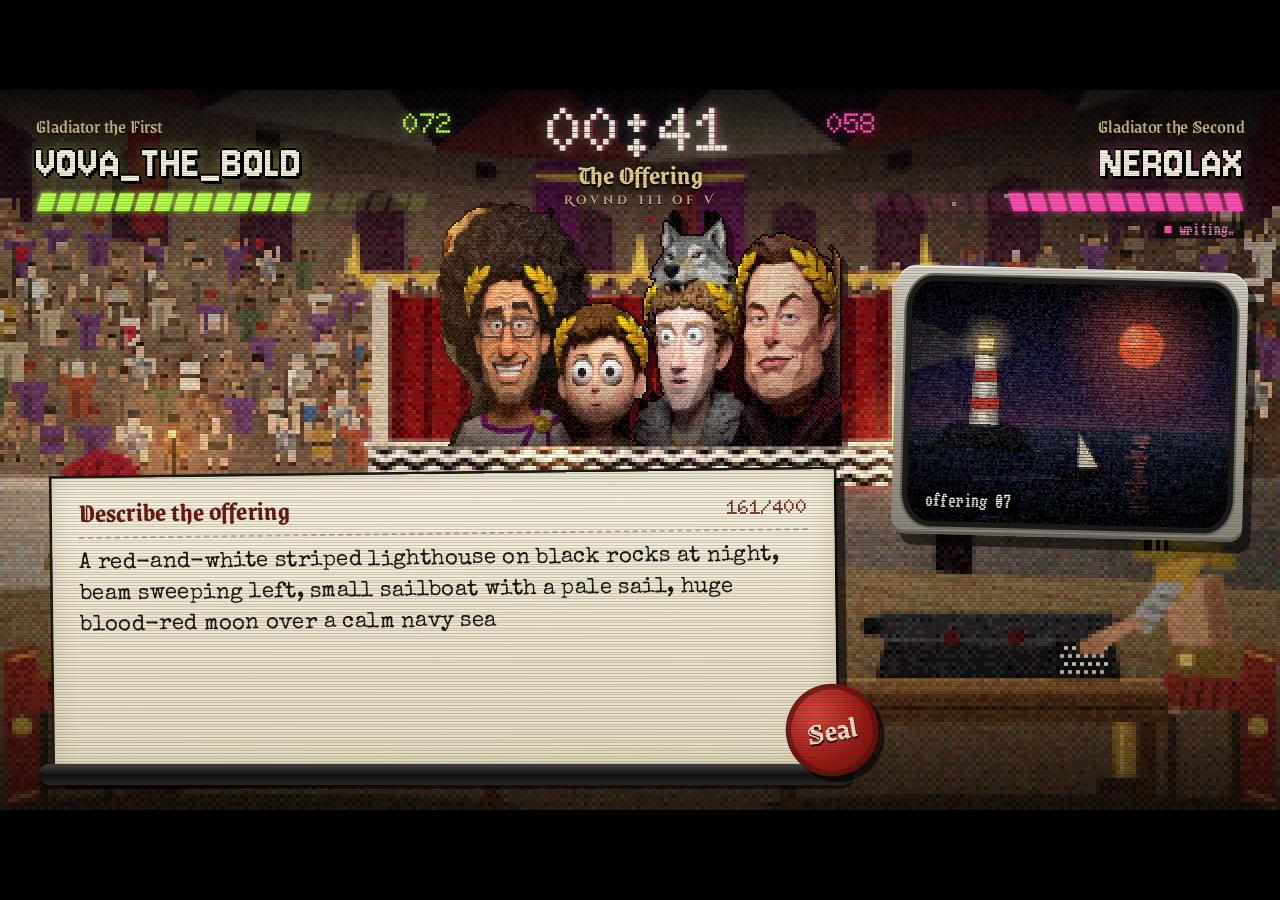
==== commit fcd8b0f3: "Roman-style effects, fixed-round lobby, happy and mad emperor poses - fx.js: Latin slams in Cinzel D" ====
--- a/prompt-colosseum/design/battle.html
+++ b/prompt-colosseum/design/battle.html
@@ -4,7 +4,7 @@
 <meta charset="utf-8">
 <meta name="viewport" content="width=device-width, initial-scale=1">
 <title>The Offering</title>
-<link href="https://fonts.googleapis.com/css2?family=Cinzel+Decorative:wght@700&amp;family=Dela+Gothic+One&amp;family=Doto:wght@700;900&amp;family=Jacquard+24&amp;family=Grenze+Gotisch:wght@500;700&amp;family=Jersey+10&amp;family=Special+Elite&amp;family=Workbench&amp;display=swap" rel="stylesheet">
+<link href="https://fonts.googleapis.com/css2?family=Cinzel+Decorative:wght@700;900&amp;family=Doto:wght@700;900&amp;family=Jacquard+24&amp;family=Grenze+Gotisch:wght@500;700&amp;family=Jersey+10&amp;family=Special+Elite&amp;family=Workbench&amp;display=swap" rel="stylesheet">
 <style>
 body{margin:0;background:#070506}
 a{color:#F6D9C8}a:hover{color:#FFFFFF}
@@ -93,7 +93,7 @@
 <div style="position: absolute; left: 570px; top: 10px; width: 300px; display: flex; flex-direction: column; align-items: center">
 <div id="timer" class="hum" style="font-family: 'Doto', monospace; font-weight: 900; font-size: 70px; line-height: 1; color: #F2EEDC; text-shadow: 0 0 14px rgba(242,238,220,0.45), 3px 0 0 rgba(255,40,140,0.35)">00:42</div>
 <div style="font-weight: 700; font-size: 30px; line-height: 1; color: #E9CF8E; text-shadow: 0 2px 0 #000, 0 0 12px rgba(0,0,0,0.9)">The Offering</div>
-<div style="font-family: 'Cinzel Decorative', serif; font-weight: 700; font-size: 14px; letter-spacing: 4px; color: #C9B48A; margin-top: 4px; text-shadow: 0 1px 0 #000">Rovnd I of V</div>
+<div style="font-family: 'Cinzel Decorative', serif; font-weight: 700; font-size: 14px; letter-spacing: 4px; color: #C9B48A; margin-top: 4px; text-shadow: 0 1px 0 #000">Rovnd III of V</div>
 </div>
 
 <div style="position: absolute; left: 1010px; top: 196px; width: 316px; transform: scale(1.25) rotate(1.5deg); transform-origin: top left; box-sizing: border-box; padding: 14px 14px 12px; border-radius: 18px 18px 12px 12px; background: linear-gradient(180deg, #D3CEC2 0%, #ABA599 55%, #8B867B 100%); box-shadow: inset 0 2px 0 rgba(255,255,255,0.55), inset 0 -3px 0 rgba(0,0,0,0.25), 8px 10px 0 rgba(0,0,0,0.55)">
@@ -107,7 +107,7 @@
 <section aria-label="Your testimony" style="position: absolute; left: 60px; top: 432px; width: 880px; height: 336px; box-sizing: border-box; padding: 16px 30px 34px; display: flex; flex-direction: column; gap: 10px; transform: rotate(-0.7deg); background: linear-gradient(180deg, #F6F0DE 0%, #E4DAC0 100%); box-shadow: inset 0 0 26px rgba(120,90,40,0.2), 12px 14px 0 rgba(0,0,0,0.6), 0 0 0 3px #1d1a16">
 <div style="display: flex; justify-content: space-between; align-items: baseline; border-bottom: 2px dashed rgba(106,26,18,0.35); padding-bottom: 6px">
 <label for="testimony" style="font-weight: 700; font-size: 30px; color: #6A1A12">Describe the offering</label>
-<span id="count" style="font-family: 'Doto', monospace; font-weight: 900; font-size: 22px; color: #6A1A12">161/300</span>
+<span id="count" style="font-family: 'Doto', monospace; font-weight: 900; font-size: 22px; color: #6A1A12">161/400</span>
 </div>
 <textarea id="testimony" maxlength="400" spellcheck="false" style="flex: 1; resize: none; background: rgba(0,0,0,0); border: none; outline: none; padding: 0; font-family: 'Special Elite', monospace; font-size: 25px; line-height: 1.4; color: #1d1a16; caret-color: #D4202A">A red-and-white striped lighthouse on black rocks at night, beam sweeping left, small sailboat with a pale sail, huge blood-red moon over a calm navy sea</textarea>
 </section>
@@ -137,8 +137,8 @@
 (function () {
   FX.init();
   // menace around both gladiators
-  FX.menace({ x: 1230, y: 560, w: 170, h: 170, color: '#FF4FB0', every: 420 });
-  FX.menace({ x: 30, y: 180, w: 320, h: 200, color: '#B6FF4A', every: 520, min: 40, max: 64 });
+  FX.menace({ x: 1230, y: 560, w: 170, h: 170, color: '#FF4FB0' });
+  FX.menace({ x: 30, y: 180, w: 320, h: 200, color: '#B6FF4A', every: 1300 });
 
   // fake countdown (prototype only — the server owns the real timer)
   var timer = document.getElementById('timer'), t = 42;
@@ -146,24 +146,24 @@
     t = t <= 0 ? 42 : t - 1;
     timer.textContent = '00:' + (t < 10 ? '0' : '') + t;
     timer.classList.toggle('fx-hot', t <= 10);
-    if (t === 10) { FX.lines(900, { color: 'rgba(176,76,255,0.85)' }); FX.slam('ゴゴゴ', { sub: '10 SECONDS', color: '#B04CFF', size: 150 }); }
+    if (t === 10) { FX.lines(900, { color: 'rgba(176,76,255,0.7)' }); FX.slam('Tempvs Fvgit', { sub: '10 SECONDS', color: '#C98CFF', size: 110 }); }
     if (t > 0 && t <= 5) FX.shake(160, 4);
   }, 1000);
 
   // typing: character count + a sound effect every few keystrokes
   var ta = document.getElementById('testimony'), count = document.getElementById('count'), keys = 0;
-  var words = ['オラ', 'ドド', 'ドドド', 'ゴ', 'オラオラ'];
+  var words = ['IO!', 'EIA!', 'HA!', '✠', 'VAE!'];
   ta.addEventListener('input', function () {
-    count.textContent = ta.value.length + '/300';
-    if (++keys >= 14) {
+    count.textContent = ta.value.length + '/400';
+    if (++keys >= 30) {
       keys = 0;
-      FX.pop(words[Math.floor(Math.random() * words.length)], 120 + Math.random() * 640, 350 + Math.random() * 50, { size: 46 + Math.random() * 24 });
+      FX.pop(words[Math.floor(Math.random() * words.length)], 120 + Math.random() * 640, 350 + Math.random() * 50, { size: 30 + Math.random() * 14 });
     }
   });
 
   FX.beforeNav(document.getElementById('seal'), function () {
-    FX.invert(3); FX.lines(1000, { color: 'rgba(255,70,40,0.9)' }); FX.shake(500, 12);
-    FX.slam('ドン!', { sub: 'SEALED', color: '#FF3B30', size: 230, hold: 1000 });
+    FX.invert(1); FX.lines(1000, { color: 'rgba(255,70,40,0.8)' }); FX.shake(400, 10);
+    FX.slam('Signatvm', { sub: 'SEALED', color: '#FF5A40', size: 140, hold: 1000 });
   }, 1000);
 })();
 </script>
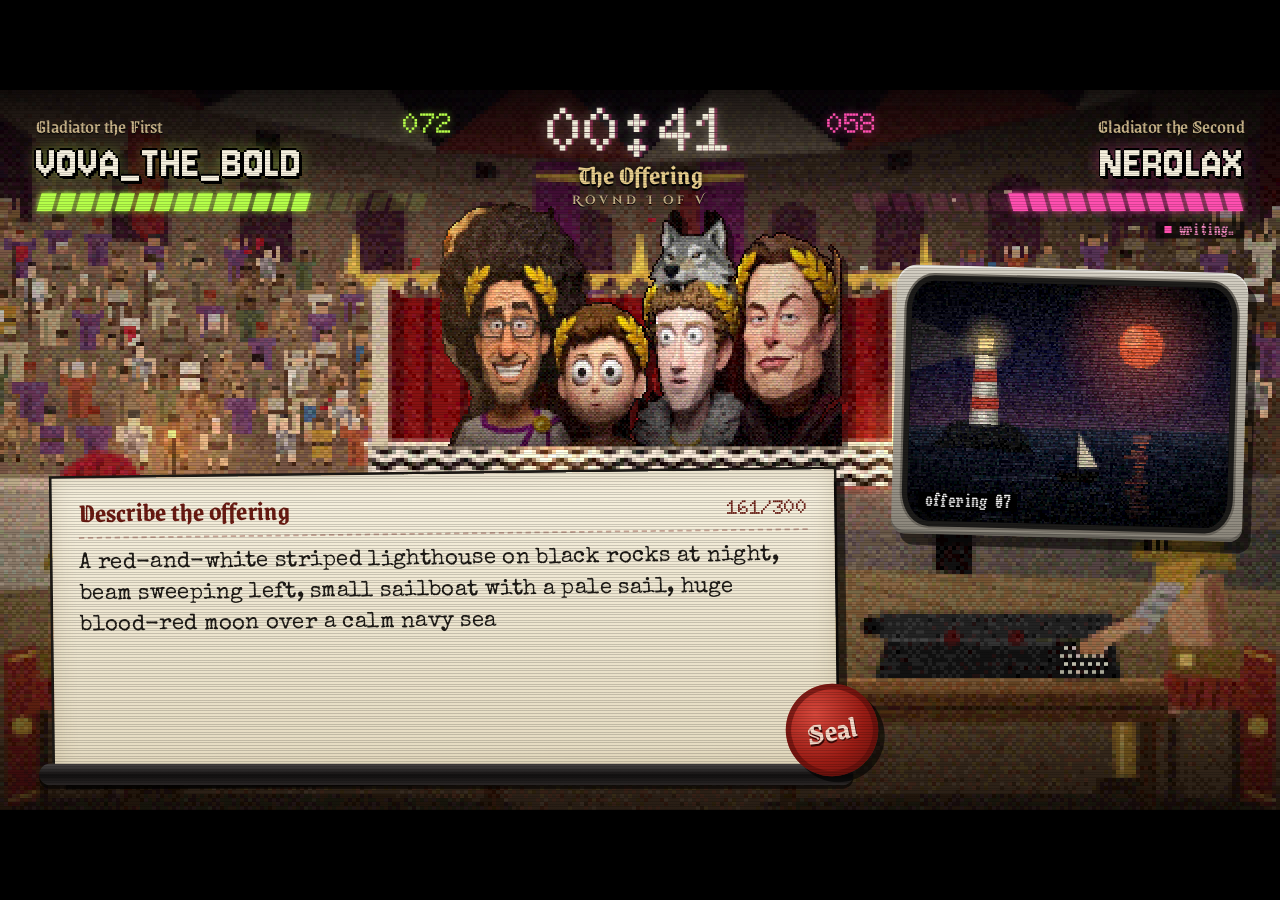
==== commit b90e64fb: "Merge branch 'prompt-colosseum-setup' of https://github.com/SpacePiercer/model-consortium into promp" ====
--- a/prompt-colosseum/design/battle.html
+++ b/prompt-colosseum/design/battle.html
@@ -93,7 +93,7 @@
 <div style="position: absolute; left: 570px; top: 10px; width: 300px; display: flex; flex-direction: column; align-items: center">
 <div id="timer" class="hum" style="font-family: 'Doto', monospace; font-weight: 900; font-size: 70px; line-height: 1; color: #F2EEDC; text-shadow: 0 0 14px rgba(242,238,220,0.45), 3px 0 0 rgba(255,40,140,0.35)">00:42</div>
 <div style="font-weight: 700; font-size: 30px; line-height: 1; color: #E9CF8E; text-shadow: 0 2px 0 #000, 0 0 12px rgba(0,0,0,0.9)">The Offering</div>
-<div style="font-family: 'Cinzel Decorative', serif; font-weight: 700; font-size: 14px; letter-spacing: 4px; color: #C9B48A; margin-top: 4px; text-shadow: 0 1px 0 #000">Rovnd III of V</div>
+<div style="font-family: 'Cinzel Decorative', serif; font-weight: 700; font-size: 14px; letter-spacing: 4px; color: #C9B48A; margin-top: 4px; text-shadow: 0 1px 0 #000">Rovnd I of V</div>
 </div>
 
 <div style="position: absolute; left: 1010px; top: 196px; width: 316px; transform: scale(1.25) rotate(1.5deg); transform-origin: top left; box-sizing: border-box; padding: 14px 14px 12px; border-radius: 18px 18px 12px 12px; background: linear-gradient(180deg, #D3CEC2 0%, #ABA599 55%, #8B867B 100%); box-shadow: inset 0 2px 0 rgba(255,255,255,0.55), inset 0 -3px 0 rgba(0,0,0,0.25), 8px 10px 0 rgba(0,0,0,0.55)">
@@ -107,7 +107,7 @@
 <section aria-label="Your testimony" style="position: absolute; left: 60px; top: 432px; width: 880px; height: 336px; box-sizing: border-box; padding: 16px 30px 34px; display: flex; flex-direction: column; gap: 10px; transform: rotate(-0.7deg); background: linear-gradient(180deg, #F6F0DE 0%, #E4DAC0 100%); box-shadow: inset 0 0 26px rgba(120,90,40,0.2), 12px 14px 0 rgba(0,0,0,0.6), 0 0 0 3px #1d1a16">
 <div style="display: flex; justify-content: space-between; align-items: baseline; border-bottom: 2px dashed rgba(106,26,18,0.35); padding-bottom: 6px">
 <label for="testimony" style="font-weight: 700; font-size: 30px; color: #6A1A12">Describe the offering</label>
-<span id="count" style="font-family: 'Doto', monospace; font-weight: 900; font-size: 22px; color: #6A1A12">161/400</span>
+<span id="count" style="font-family: 'Doto', monospace; font-weight: 900; font-size: 22px; color: #6A1A12">161/300</span>
 </div>
 <textarea id="testimony" maxlength="400" spellcheck="false" style="flex: 1; resize: none; background: rgba(0,0,0,0); border: none; outline: none; padding: 0; font-family: 'Special Elite', monospace; font-size: 25px; line-height: 1.4; color: #1d1a16; caret-color: #D4202A">A red-and-white striped lighthouse on black rocks at night, beam sweeping left, small sailboat with a pale sail, huge blood-red moon over a calm navy sea</textarea>
 </section>
@@ -154,7 +154,7 @@
   var ta = document.getElementById('testimony'), count = document.getElementById('count'), keys = 0;
   var words = ['IO!', 'EIA!', 'HA!', '✠', 'VAE!'];
   ta.addEventListener('input', function () {
-    count.textContent = ta.value.length + '/400';
+    count.textContent = ta.value.length + '/300';
     if (++keys >= 30) {
       keys = 0;
       FX.pop(words[Math.floor(Math.random() * words.length)], 120 + Math.random() * 640, 350 + Math.random() * 50, { size: 30 + Math.random() * 14 });
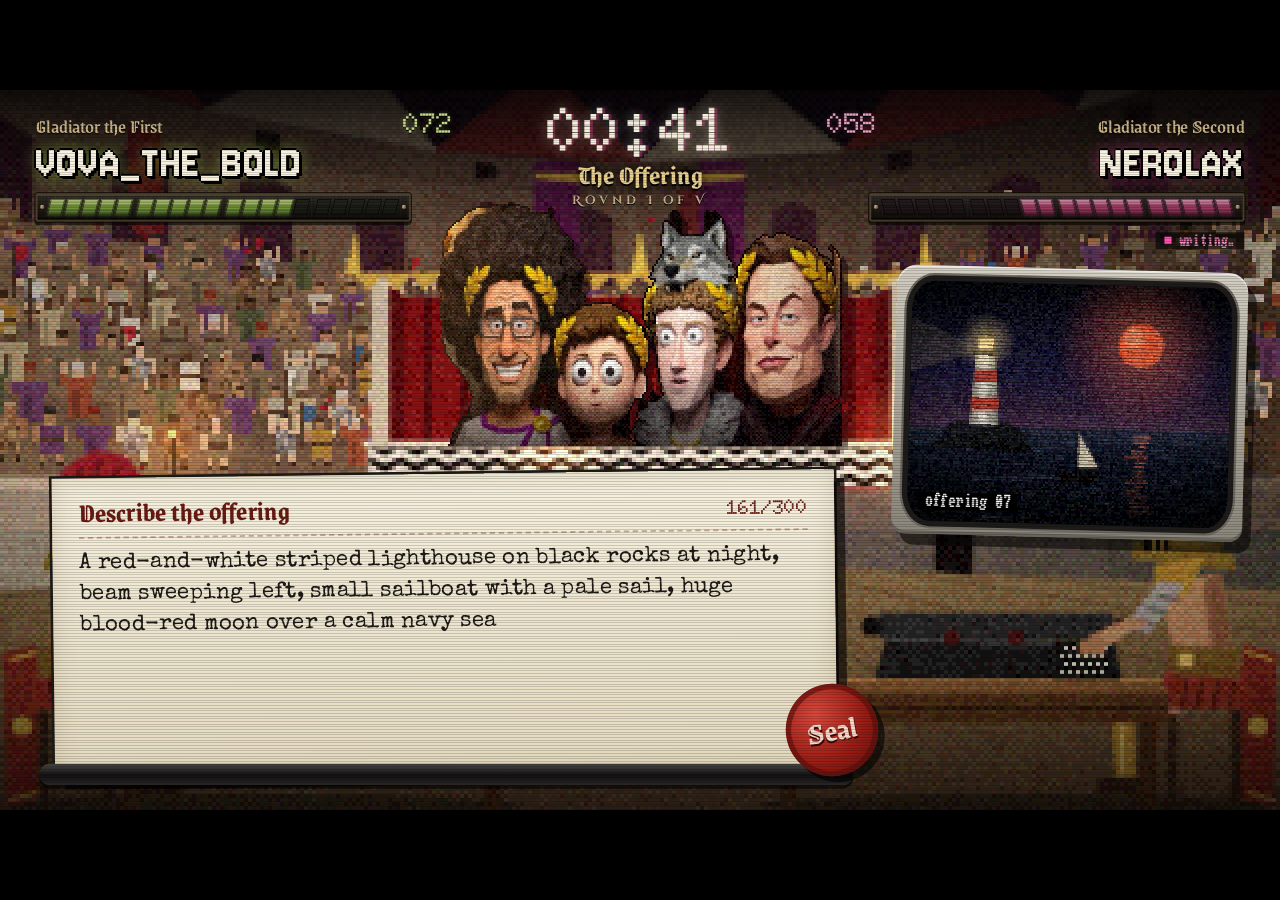
==== commit 37403c51: "Name the Emperors after the CEOs, iron-and-enamel HP bars Personas are now Amodei, Altmanvs, Zvckerv" ====
--- a/prompt-colosseum/design/battle.html
+++ b/prompt-colosseum/design/battle.html
@@ -15,6 +15,22 @@
 .roll{animation:roll 5.5s linear infinite}
 .blink{animation:blink 1.1s steps(1) infinite}
 .hum{animation:hum 3.7s steps(4) infinite}
+/* HP bar: enamel cells in a riveted iron plate, with scanlines (the medieval-cyberpunk mix) */
+.hp{--sk:-14deg;--c:#88A646;--hi:#C9D98C;--lo:#3F5A22;--off:#1E2117;--glow:rgba(150,190,80,.3);
+  position:relative;align-self:flex-start;display:flex;gap:3px;margin-top:6px;padding:5px 13px;border:2px solid #4E3F2A;border-radius:2px;
+  background:repeating-linear-gradient(90deg,rgba(255,255,255,.025) 0 1px,transparent 1px 4px),linear-gradient(180deg,#2E2925 0%,#1A1613 55%,#0E0B09 100%);
+  box-shadow:inset 0 1px 0 rgba(236,214,170,.16),inset 0 -2px 0 rgba(0,0,0,.7),0 0 0 1px #0B0807,0 3px 0 1px rgba(0,0,0,.6)}
+.hp-p2{--sk:14deg;--c:#B04A72;--hi:#E7A6BE;--lo:#5E1C36;--off:#22171B;--glow:rgba(210,90,140,.3);align-self:flex-end}
+.hp::before,.hp::after{content:'';position:absolute;top:50%;width:5px;height:5px;margin-top:-2.5px;border-radius:50%;
+  background:radial-gradient(circle at 35% 35%,#E2C88E,#7A6040 60%,#2A2016)}
+.hp::before{left:3px}.hp::after{right:3px}
+.hp i{width:16px;height:18px;transform:skewX(var(--sk));box-shadow:inset 0 0 0 1px rgba(0,0,0,.65);
+  background:repeating-linear-gradient(180deg,rgba(0,0,0,.35) 0 1px,transparent 1px 3px),linear-gradient(180deg,rgba(255,255,255,.04),rgba(0,0,0,.3)),var(--off)}
+.hp i:nth-child(5n):not(:last-child){margin-right:5px}
+.hp i.on{background:repeating-linear-gradient(180deg,rgba(0,0,0,.22) 0 1px,transparent 1px 3px),linear-gradient(180deg,var(--hi) 0%,var(--c) 38%,var(--lo) 100%);
+  box-shadow:inset 0 0 0 1px rgba(0,0,0,.55),inset 0 1px 0 rgba(255,255,255,.25),0 0 5px var(--glow)}
+.hp i.lost{background:repeating-linear-gradient(180deg,rgba(0,0,0,.25) 0 1px,transparent 1px 3px),linear-gradient(180deg,#F2DDB0 0%,#D0763E 50%,#7A2416 100%);
+  box-shadow:inset 0 0 0 1px rgba(0,0,0,.55),0 0 6px rgba(230,90,40,.5);animation:blink .5s steps(1) infinite}
 </style>
 <style>
 html,body{height:100%;overflow:hidden;background:#000}
@@ -32,61 +48,19 @@
 <div style="position: absolute; left: 40px; top: 18px; width: 470px; display: flex; flex-direction: column; gap: 4px">
 <div style="display: flex; justify-content: space-between; align-items: baseline">
 <span style="font-size: 22px; font-weight: 500; color: #C9B48A; text-shadow: 0 2px 0 #000">Gladiator the First</span>
-<span style="font-family: 'Doto', monospace; font-weight: 900; font-size: 32px; color: #B6FF4A; text-shadow: 0 0 10px rgba(182,255,74,0.6)">072</span>
+<span style="font-family: 'Doto', monospace; font-weight: 900; font-size: 32px; color: #C3D68A; text-shadow: 0 2px 0 #000, 0 0 6px rgba(150,190,80,0.35)">072</span>
 </div>
 <div style="font-family: 'Jersey 10', sans-serif; font-size: 54px; line-height: 0.85; letter-spacing: 1px; color: #F6F0DE; text-shadow: 3px 3px 0 #000, -2px 0 0 #000, 2px 0 0 #000, 0 -2px 0 #000, 0 2px 0 #000, 0 0 18px rgba(182,255,74,0.55)">VOVA_THE_BOLD</div>
-<div style="display: flex; gap: 5px; padding-left: 4px; margin-top: 6px">
-<div style="width: 17px; height: 20px; transform: skewX(-16deg); background: #B6FF4A; box-shadow: 0 0 7px #B6FF4A"></div>
-<div style="width: 17px; height: 20px; transform: skewX(-16deg); background: #B6FF4A; box-shadow: 0 0 7px #B6FF4A"></div>
-<div style="width: 17px; height: 20px; transform: skewX(-16deg); background: #B6FF4A; box-shadow: 0 0 7px #B6FF4A"></div>
-<div style="width: 17px; height: 20px; transform: skewX(-16deg); background: #B6FF4A; box-shadow: 0 0 7px #B6FF4A"></div>
-<div style="width: 17px; height: 20px; transform: skewX(-16deg); background: #B6FF4A; box-shadow: 0 0 7px #B6FF4A"></div>
-<div style="width: 17px; height: 20px; transform: skewX(-16deg); background: #B6FF4A; box-shadow: 0 0 7px #B6FF4A"></div>
-<div style="width: 17px; height: 20px; transform: skewX(-16deg); background: #B6FF4A; box-shadow: 0 0 7px #B6FF4A"></div>
-<div style="width: 17px; height: 20px; transform: skewX(-16deg); background: #B6FF4A; box-shadow: 0 0 7px #B6FF4A"></div>
-<div style="width: 17px; height: 20px; transform: skewX(-16deg); background: #B6FF4A; box-shadow: 0 0 7px #B6FF4A"></div>
-<div style="width: 17px; height: 20px; transform: skewX(-16deg); background: #B6FF4A; box-shadow: 0 0 7px #B6FF4A"></div>
-<div style="width: 17px; height: 20px; transform: skewX(-16deg); background: #B6FF4A; box-shadow: 0 0 7px #B6FF4A"></div>
-<div style="width: 17px; height: 20px; transform: skewX(-16deg); background: #B6FF4A; box-shadow: 0 0 7px #B6FF4A"></div>
-<div style="width: 17px; height: 20px; transform: skewX(-16deg); background: #B6FF4A; box-shadow: 0 0 7px #B6FF4A"></div>
-<div style="width: 17px; height: 20px; transform: skewX(-16deg); background: #B6FF4A; box-shadow: 0 0 7px #B6FF4A"></div>
-<div style="width: 17px; height: 20px; transform: skewX(-16deg); background: rgba(182,255,74,0.13); box-shadow: none"></div>
-<div style="width: 17px; height: 20px; transform: skewX(-16deg); background: rgba(182,255,74,0.13); box-shadow: none"></div>
-<div style="width: 17px; height: 20px; transform: skewX(-16deg); background: rgba(182,255,74,0.13); box-shadow: none"></div>
-<div style="width: 17px; height: 20px; transform: skewX(-16deg); background: rgba(182,255,74,0.13); box-shadow: none"></div>
-<div style="width: 17px; height: 20px; transform: skewX(-16deg); background: rgba(182,255,74,0.13); box-shadow: none"></div>
-<div style="width: 17px; height: 20px; transform: skewX(-16deg); background: rgba(182,255,74,0.13); box-shadow: none"></div>
-</div>
+<div class="hp"><i class="on"></i><i class="on"></i><i class="on"></i><i class="on"></i><i class="on"></i><i class="on"></i><i class="on"></i><i class="on"></i><i class="on"></i><i class="on"></i><i class="on"></i><i class="on"></i><i class="on"></i><i class="on"></i><i></i><i></i><i></i><i></i><i></i><i></i></div>
 </div>
 
 <div style="position: absolute; right: 40px; top: 18px; width: 470px; display: flex; flex-direction: column; align-items: flex-end; gap: 4px">
 <div style="width: 100%; display: flex; justify-content: space-between; align-items: baseline">
-<span style="font-family: 'Doto', monospace; font-weight: 900; font-size: 32px; color: #FF4FB0; text-shadow: 0 0 10px rgba(255,79,176,0.6)">058</span>
+<span style="font-family: 'Doto', monospace; font-weight: 900; font-size: 32px; color: #E4A0BC; text-shadow: 0 2px 0 #000, 0 0 6px rgba(200,80,130,0.35)">058</span>
 <span style="font-size: 22px; font-weight: 500; color: #C9B48A; text-shadow: 0 2px 0 #000">Gladiator the Second</span>
 </div>
 <div style="font-family: 'Jersey 10', sans-serif; font-size: 54px; line-height: 0.85; letter-spacing: 1px; color: #F6F0DE; text-shadow: 3px 3px 0 #000, -2px 0 0 #000, 2px 0 0 #000, 0 -2px 0 #000, 0 2px 0 #000, 0 0 18px rgba(255,79,176,0.55)">NEROLAX</div>
-<div style="display: flex; gap: 5px; padding-right: 4px; margin-top: 6px">
-<div style="width: 17px; height: 20px; transform: skewX(16deg); background: rgba(255,79,176,0.13); box-shadow: none"></div>
-<div style="width: 17px; height: 20px; transform: skewX(16deg); background: rgba(255,79,176,0.13); box-shadow: none"></div>
-<div style="width: 17px; height: 20px; transform: skewX(16deg); background: rgba(255,79,176,0.13); box-shadow: none"></div>
-<div style="width: 17px; height: 20px; transform: skewX(16deg); background: rgba(255,79,176,0.13); box-shadow: none"></div>
-<div style="width: 17px; height: 20px; transform: skewX(16deg); background: rgba(255,79,176,0.13); box-shadow: none"></div>
-<div style="width: 17px; height: 20px; transform: skewX(16deg); background: rgba(255,79,176,0.13); box-shadow: none"></div>
-<div style="width: 17px; height: 20px; transform: skewX(16deg); background: rgba(255,79,176,0.13); box-shadow: none"></div>
-<div style="width: 17px; height: 20px; transform: skewX(16deg); background: rgba(255,79,176,0.13); box-shadow: none"></div>
-<div style="width: 17px; height: 20px; transform: skewX(16deg); background: #FF4FB0; box-shadow: 0 0 7px #FF4FB0"></div>
-<div style="width: 17px; height: 20px; transform: skewX(16deg); background: #FF4FB0; box-shadow: 0 0 7px #FF4FB0"></div>
-<div style="width: 17px; height: 20px; transform: skewX(16deg); background: #FF4FB0; box-shadow: 0 0 7px #FF4FB0"></div>
-<div style="width: 17px; height: 20px; transform: skewX(16deg); background: #FF4FB0; box-shadow: 0 0 7px #FF4FB0"></div>
-<div style="width: 17px; height: 20px; transform: skewX(16deg); background: #FF4FB0; box-shadow: 0 0 7px #FF4FB0"></div>
-<div style="width: 17px; height: 20px; transform: skewX(16deg); background: #FF4FB0; box-shadow: 0 0 7px #FF4FB0"></div>
-<div style="width: 17px; height: 20px; transform: skewX(16deg); background: #FF4FB0; box-shadow: 0 0 7px #FF4FB0"></div>
-<div style="width: 17px; height: 20px; transform: skewX(16deg); background: #FF4FB0; box-shadow: 0 0 7px #FF4FB0"></div>
-<div style="width: 17px; height: 20px; transform: skewX(16deg); background: #FF4FB0; box-shadow: 0 0 7px #FF4FB0"></div>
-<div style="width: 17px; height: 20px; transform: skewX(16deg); background: #FF4FB0; box-shadow: 0 0 7px #FF4FB0"></div>
-<div style="width: 17px; height: 20px; transform: skewX(16deg); background: #FF4FB0; box-shadow: 0 0 7px #FF4FB0"></div>
-<div style="width: 17px; height: 20px; transform: skewX(16deg); background: #FF4FB0; box-shadow: 0 0 7px #FF4FB0"></div>
-</div>
+<div class="hp hp-p2"><i></i><i></i><i></i><i></i><i></i><i></i><i></i><i></i><i class="on"></i><i class="on"></i><i class="on"></i><i class="on"></i><i class="on"></i><i class="on"></i><i class="on"></i><i class="on"></i><i class="on"></i><i class="on"></i><i class="on"></i><i class="on"></i></div>
 <div style="display: flex; align-items: center; gap: 8px; margin-top: 8px; padding: 2px 10px; background: rgba(0,0,0,0.6); font-family: 'Workbench', monospace; font-size: 15px; color: #FF8FCB"><span class="blink" style="width: 8px; height: 8px; background: #FF4FB0"></span>writing…</div>
 </div>
 
